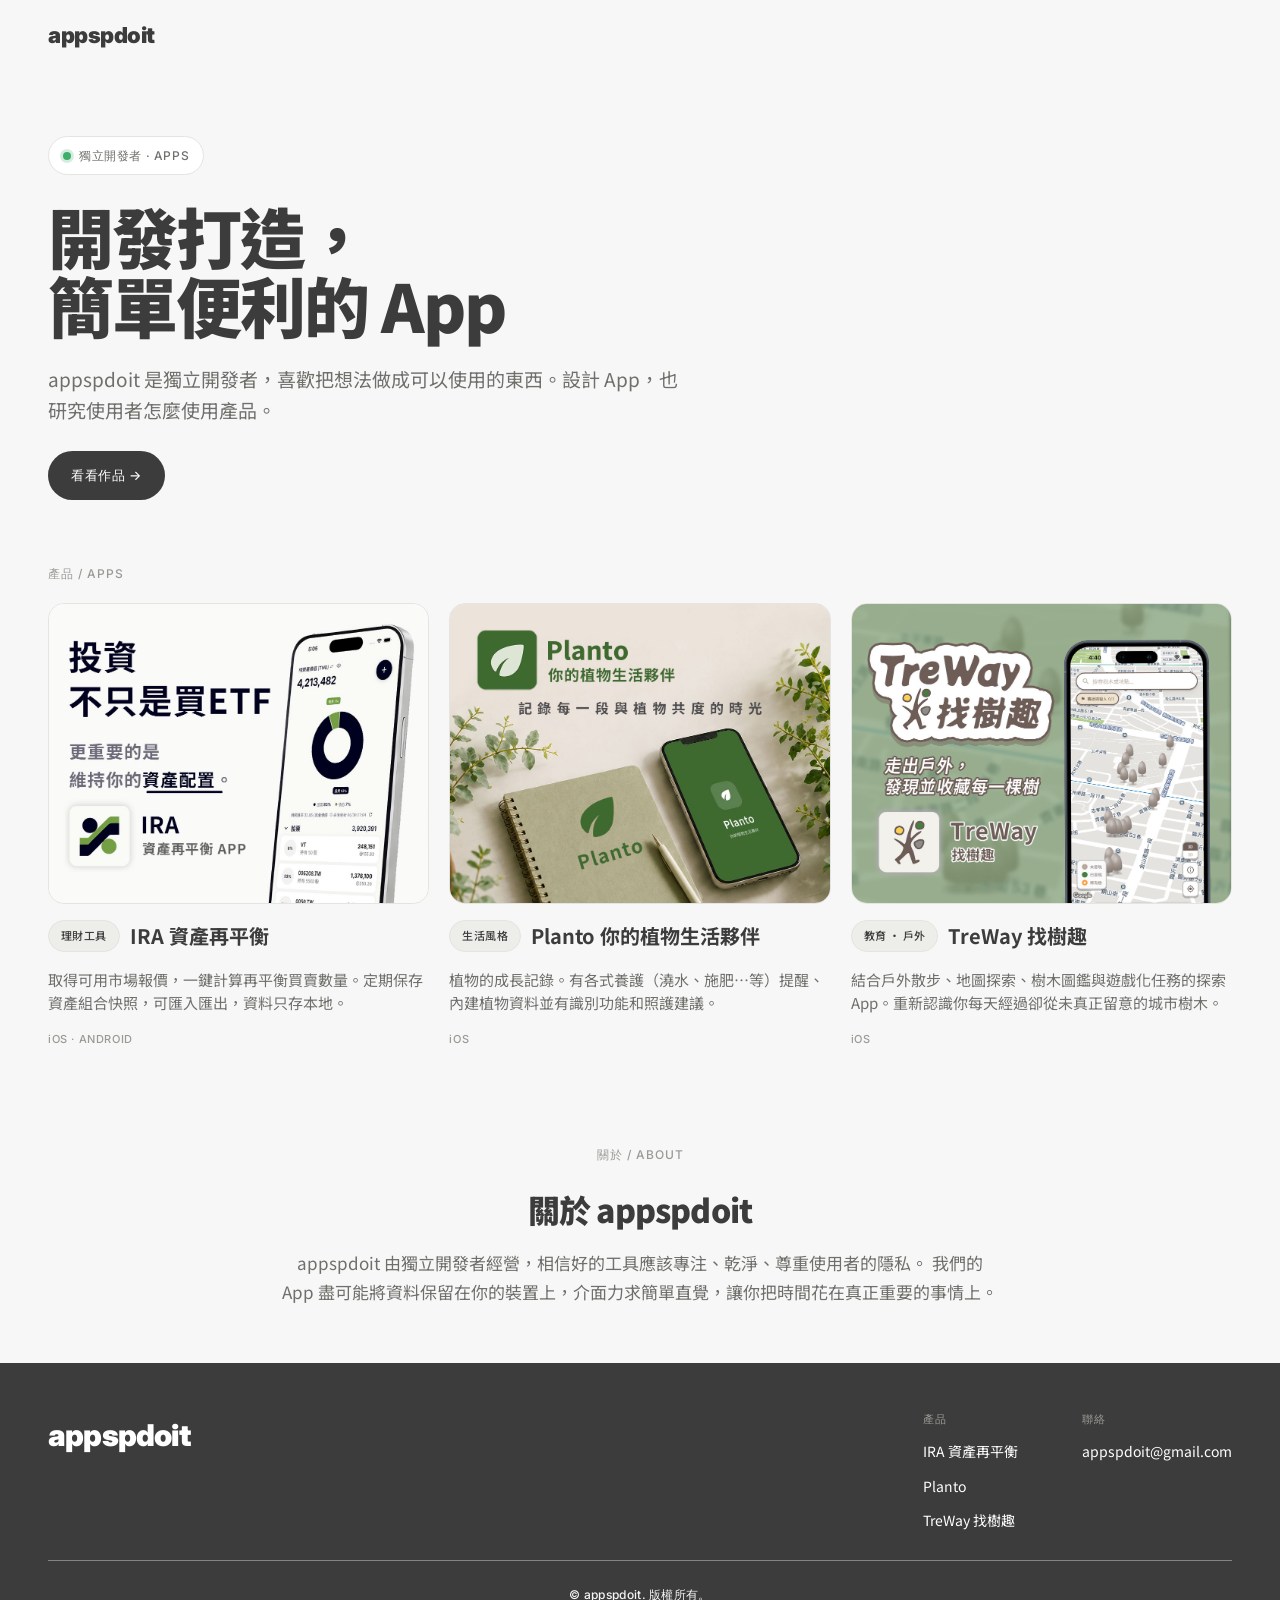
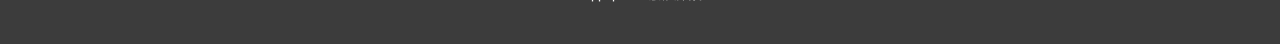
==== index.html @ dc4ed677 "feat: 全站加入 Google Analytics (gtag.js) 追蹤碼 在所有頁面（首頁、apps/、legal/ 共 11 頁）的 <head> 最前面加入 GA4 追蹤碼 G-VL5T" ====
<!DOCTYPE html>
<html lang="zh-Hant">
<head>
  <!-- Google tag (gtag.js) -->
  <script async src="https://www.googletagmanager.com/gtag/js?id=G-VL5T086PDW"></script>
  <script>
    window.dataLayer = window.dataLayer || [];
    function gtag(){dataLayer.push(arguments);}
    gtag('js', new Date());

    gtag('config', 'G-VL5T086PDW');
  </script>
  <meta charset="UTF-8">
  <meta name="viewport" content="width=device-width, initial-scale=1.0">
  <title>appspdoit — 獨立 App 開發者</title>
  <meta name="description" content="appspdoit 開發並維護 IRA 資產再平衡、Planto、TreWay 找樹趣三款行動應用程式。">
  <link rel="preconnect" href="https://fonts.googleapis.com">
  <link rel="preconnect" href="https://fonts.gstatic.com" crossorigin>
  <link href="https://fonts.googleapis.com/css2?family=Inter:wght@400;500;700;900&family=Noto+Sans+TC:wght@400;500;700;900&display=swap" rel="stylesheet">
  <link rel="stylesheet" href="assets/style.css">
  <link rel="icon" href="assets/icon_appsodoit.png">
</head>
<body>
  <header class="site-header">
    <div class="container nav">
      <a class="wordmark" href="index.html">appspdoit</a>
    </div>
  </header>

  <main class="container">
    <section class="hero">
      <span class="eyebrow"><span class="dot"></span>獨立開發者 · APPS</span>
      <h1>開發打造，<br>簡單便利的 App</h1>
      <p class="lede">appspdoit 是獨立開發者，喜歡把想法做成可以使用的東西。設計 App，也研究使用者怎麼使用產品。</p>
      <a class="btn btn-primary" href="#apps">看看作品 →</a>
    </section>

    <section id="apps" class="apps-section">
      <p class="section-label">產品 / APPS</p>
      <div class="cards">

        <a class="app-card theme-ira" href="apps/ira.html">
          <div class="preview"><img src="assets/card-ira.png" alt="IRA 資產再平衡 App 預覽" loading="lazy"></div>
          <div class="meta">
            <span class="tag">理財工具</span>
            <h3>IRA 資產再平衡</h3>
          </div>
          <p>取得可用市場報價，一鍵計算再平衡買賣數量。定期保存資產組合快照，可匯入匯出，資料只存本地。</p>
          <span class="platform">iOS · ANDROID</span>
        </a>

        <a class="app-card theme-planto" href="apps/planto.html">
          <div class="preview"><img src="assets/card-planto.png" alt="Planto 植物生活 App 預覽" loading="lazy"></div>
          <div class="meta">
            <span class="tag">生活風格</span>
            <h3>Planto 你的植物生活夥伴</h3>
          </div>
          <p>植物的成長記錄。有各式養護（澆水、施肥…等）提醒、內建植物資料並有識別功能和照護建議。</p>
          <span class="platform">iOS</span>
        </a>

        <a class="app-card theme-treway" href="apps/treway.html">
          <div class="preview"><img src="assets/card-treway.png" alt="TreWay 找樹趣 App 預覽" loading="lazy"></div>
          <div class="meta">
            <span class="tag">教育 · 戶外</span>
            <h3>TreWay 找樹趣</h3>
          </div>
          <p>結合戶外散步、地圖探索、樹木圖鑑與遊戲化任務的探索 App。重新認識你每天經過卻從未真正留意的城市樹木。</p>
          <span class="platform">iOS</span>
        </a>

      </div>
    </section>

    <section id="about" style="max-width:720px;margin:0 auto;padding:32px 0 48px;text-align:center">
      <p class="section-label" style="text-align:center">關於 / ABOUT</p>
      <h2 style="font-family:var(--font-cjk);font-weight:900;font-size:clamp(1.6rem,4vw,32px);letter-spacing:-.8px;color:var(--ink-second);margin:0 0 14px">關於 appspdoit</h2>
      <p style="color:var(--ink-muted);font-size:17px;line-height:1.7;margin:0">
        appspdoit 由獨立開發者經營，相信好的工具應該專注、乾淨、尊重使用者的隱私。
        我們的 App 盡可能將資料保留在你的裝置上，介面力求簡單直覺，讓你把時間花在真正重要的事情上。
      </p>
    </section>
  </main>

  <footer id="contact" class="site-footer">
    <div class="container">
      <div class="footer-top">
        <span class="footer-wordmark">appspdoit</span>
        <div class="footer-cols">
          <div class="footer-col">
            <h4>產品</h4>
            <a href="apps/ira.html">IRA 資產再平衡</a>
            <a href="apps/planto.html">Planto</a>
            <a href="apps/treway.html">TreWay 找樹趣</a>
          </div>
          <div class="footer-col">
            <h4>聯絡</h4>
            <a href="mailto:appspdoit@gmail.com">appspdoit@gmail.com</a>
          </div>
        </div>
      </div>
      <div class="footer-bottom">
        <span class="copy">© appspdoit. 版權所有。</span>
      </div>
    </div>
  </footer>
</body>
</html>
---- assets/style.css ----
/* ==========================================================================
   appspdoit — 共用樣式表（monochrome design system）
   對應 Figma：#Desktop · Home / #Desktop · IRA
   純 CSS，支援亮/暗色主題、響應式
   ========================================================================== */

:root {
  /* 顏色 tokens（取自 Figma 🎨 Design System） */
  --bg-page:      #f7f7f7;
  --bg-card:      #ffffff;
  --bg-subtle:    #ededea;
  --border:       #e4e4e0;
  --border-strong:#848484;

  --ink:          #0f0f0f;  /* 內文主色 */
  --ink-second:   #3c3c3c;  /* 字標 / 標題 / 深色元件 */
  --ink-muted:    #6f6f6b;
  --ink-faint:    #9a9a95;
  --ink-inverse:  #ffffff;
  --ink-inverse2: #f5f5f5;

  --surface-dark: #3c3c3c;  /* 頁尾 / 導覽膠囊 底色 */

  /* 主要按鈕（亮色：深底白字） */
  --btn-bg: var(--surface-dark);
  --btn-fg: var(--ink-inverse);

  /* 導覽膠囊 */
  --nav-bg:        var(--surface-dark);
  --nav-item:      var(--ink-inverse);
  --nav-active-bg: var(--bg-card);
  --nav-active-fg: var(--ink-second);

  /* 各 app 主題重點色（功能編號 / 小重點） */
  --accent: var(--ink-second);
  /* 法律頁內文重點色（統一深藍黑，與 IRA 相同） */
  --hl: #01011f;

  /* 相容舊法律頁樣式所需變數 */
  --bg: var(--bg-page);
  --bg-alt: var(--bg-subtle);
  --surface: var(--bg-card);
  --text: var(--ink);
  --text-muted: var(--ink-muted);
  --text-faint: var(--ink-faint);

  --radius: 16px;
  --maxw: 1280px;
  --pad: 48px;

  --shadow:    0 1px 3px rgba(16, 24, 40, .05), 0 1px 2px rgba(16, 24, 40, .04);
  --shadow-lg: 0 20px 54px rgba(13, 13, 13, .12);

  --font-latin: "Inter", -apple-system, BlinkMacSystemFont, "Segoe UI", Roboto, Helvetica, Arial, sans-serif;
  --font-cjk: "Noto Sans TC", "PingFang TC", "Microsoft JhengHei", sans-serif;
  --font: var(--font-latin), var(--font-cjk);

  /* 品牌強調色（版本更新標籤 / 方案表 Pro 欄）——各 app 主題覆寫；
     -soft / -tint 以 color-mix 對 --bg-card 推導，亮暗自動適配 */
  --brand:      #16a34a;                                          /* IRA 綠（預設） */
  --brand-ink:  #0f7a37;                                          /* soft 底上的文字 / 強調 */
  --brand-fg:   #ffffff;                                          /* brand 底上的文字 */
  --brand-soft: color-mix(in srgb, var(--brand) 16%, var(--bg-card));
  --brand-tint: color-mix(in srgb, var(--brand) 7%, var(--bg-card));
}

/* 各 app 主題色（重點色 + 品牌強調色） */
.theme-ira    { --accent: #01011f; --brand: #749E44; --brand-ink: #749E44; }
.theme-planto { --accent: #123020; --brand: #3f7a34; --brand-ink: #2f6a26; }
.theme-treway { --accent: #2c1c06; --brand: #7a5a3c; --brand-ink: #5f4326; }

@media (prefers-color-scheme: dark) {
  :root {
    --bg-page:      #111110;
    --bg-card:      #1b1b19;
    --bg-subtle:    #262623;
    --border:       #2f2f2b;
    --border-strong:#4d4d48;

    --ink:          #f3f3ef;
    --ink-second:   #ececE7;
    --ink-muted:    #adada6;
    --ink-faint:    #7c7c76;
    --ink-inverse:  #ffffff;
    --ink-inverse2: #f5f5f5;

    --surface-dark: #232320;

    --btn-bg: #f1f1ec;
    --btn-fg: #131311;

    --nav-bg:        #000000;
    --nav-item:      #e9e9e4;
    --nav-active-bg: #f1f1ec;
    --nav-active-fg: #131311;

    --accent: #e9e9e4;
    --hl: #cfe0ff;

    /* 暗色：品牌色提亮以維持對比，brand 底上改用深字 */
    --brand:     #34d17f;
    --brand-ink: #8fe9b3;
    --brand-fg:  #0c1a11;

    --shadow:    0 1px 3px rgba(0, 0, 0, .5);
    --shadow-lg: 0 20px 54px rgba(0, 0, 0, .55);
  }
  .theme-ira    { --accent: #cfe0ff; --brand: #9dc46e; --brand-ink: #b7d98f; }
  .theme-planto { --accent: #bfe7cd; --brand: #7fc96a; --brand-ink: #bfe7cd; }
  .theme-treway { --accent: #e8d3b3; --brand: #c9a878; --brand-ink: #e8d3b3; }
}

/* ---------- 基礎 ---------- */
* { box-sizing: border-box; }
html {
  scroll-behavior: smooth;
  /* sticky header 高度（72px）+ 20px 呼吸空間，避免錨點跳轉時標題被 header 蓋住 */
  scroll-padding-top: 92px;
}

body {
  margin: 0;
  font-family: var(--font-cjk), var(--font-latin);
  color: var(--ink);
  background: var(--bg-page);
  line-height: 1.6;
  -webkit-font-smoothing: antialiased;
  text-rendering: optimizeLegibility;
}

a { color: inherit; text-decoration: none; }

img { max-width: 100%; display: block; }

.container {
  width: 100%;
  max-width: var(--maxw);
  margin: 0 auto;
  padding: 0 var(--pad);
}

/* 拉丁字（品牌、按鈕、標籤）用 Inter */
.wordmark, .btn, .eyebrow, .section-label, .platform, .footer-wordmark,
.footer-col h4, .footer-bottom, .feature-num { font-family: var(--font-latin); }

/* ---------- 導覽列 ---------- */
.site-header {
  position: sticky;
  top: 0;
  z-index: 20;
  background: color-mix(in srgb, var(--bg-page) 90%, transparent);
  backdrop-filter: saturate(150%) blur(12px);
}
.site-header .nav {
  display: flex;
  align-items: center;
  justify-content: space-between;
  height: 72px;
}
.wordmark {
  font-weight: 900;
  font-size: 22px;
  letter-spacing: -.5px;
  color: var(--ink-second);
}
.nav-pill {
  display: inline-flex;
  align-items: center;
  gap: 2px;
  padding: 5px;
  border-radius: 999px;
  background: var(--nav-bg);
}
.nav-pill a {
  padding: 8px 16px;
  border-radius: 999px;
  font-family: var(--font-cjk);
  font-weight: 500;
  font-size: 12px;
  letter-spacing: .4px;
  color: var(--nav-item);
  white-space: nowrap;
  flex: 0 0 auto;
  transition: background .15s, color .15s;
}
.nav-pill a:hover { color: var(--nav-active-fg); background: color-mix(in srgb, var(--nav-active-bg) 25%, transparent); }
.nav-pill a.active { background: var(--nav-active-bg); color: var(--nav-active-fg); }
.nav-pill a.active:hover { background: var(--nav-active-bg); }

/* ---------- 手機版漢堡選單（右側抽屜，對應 Figma：Mobile · IRA · 選單開啟） ---------- */
.nav-toggle { position: absolute; opacity: 0; width: 0; height: 0; pointer-events: none; }
.burger {
  display: none;               /* 桌機隱藏；行動版由 .has-menu 顯示 */
  flex-direction: column;
  align-items: center;
  justify-content: center;
  gap: 5px;
  width: 46px;
  height: 40px;
  flex: 0 0 auto;
  border-radius: 12px;
  background: var(--bg-card);
  border: 1px solid var(--border);
  box-shadow: var(--shadow);
  cursor: pointer;
}
.burger span {
  display: block;
  width: 20px;
  height: 2px;
  border-radius: 2px;
  background: var(--ink-second);
}
.nav-overlay {
  display: none;
  position: fixed;
  inset: 0;
  z-index: 55;
  background: rgba(0, 0, 0, .42);
  opacity: 0;
  visibility: hidden;
  transition: opacity .28s ease, visibility .28s ease;
}
.mobile-menu {
  display: none;
  position: fixed;
  top: 0;
  right: 0;
  z-index: 60;
  height: 100%;
  width: min(80vw, 320px);
  flex-direction: column;
  padding: 14px 10px 24px;
  background: var(--surface-dark);
  box-shadow: -10px 0 40px rgba(0, 0, 0, .3);
  transform: translateX(100%);
  transition: transform .28s ease;
}
.mobile-menu-head {
  display: flex;
  align-items: center;
  justify-content: space-between;
  padding: 8px 14px 10px;
}
.mobile-menu-head .section-label { margin: 0; color: var(--ink-faint); }
.menu-close {
  cursor: pointer;
  color: var(--ink-inverse);
  font-size: 20px;
  line-height: 1;
  padding: 4px 10px;
  border-radius: 8px;
}
.menu-close:hover { background: rgba(255, 255, 255, .1); }
.mobile-menu a {
  padding: 16px 14px;
  font-family: var(--font-cjk);
  font-weight: 500;
  font-size: 16px;
  color: var(--ink-inverse);
  border-top: 1px solid rgba(255, 255, 255, .12);
}
.mobile-menu a.active { font-weight: 700; }
.mobile-menu a:hover { background: rgba(255, 255, 255, .06); }
.nav-toggle:checked ~ .nav-overlay { opacity: 1; visibility: visible; }
.nav-toggle:checked ~ .mobile-menu { transform: translateX(0); }

/* ---------- 按鈕 ---------- */
.btn {
  display: inline-flex;
  align-items: center;
  gap: 8px;
  padding: 13px 22px;
  border-radius: 999px;
  font-weight: 500;
  font-size: 13px;
  letter-spacing: .6px;
  border: 1px solid transparent;
  background: var(--bg-card);
  color: var(--ink-second);
  cursor: pointer;
  transition: transform .15s ease, background .15s, border-color .15s, box-shadow .15s;
}
.btn:hover { transform: translateY(-1px); }
.btn-primary { background: var(--btn-bg); color: var(--btn-fg); }
.btn-primary:hover { box-shadow: var(--shadow-lg); }
.btn-outline { background: var(--bg-card); color: var(--ink-second); border-color: var(--border); }
.btn-outline:hover { border-color: var(--border-strong); }

/* ---------- Hero（首頁） ---------- */
.hero {
  display: flex;
  flex-direction: column;
  align-items: flex-start;
  gap: 26px;
  padding: 64px 0 56px;
}
.eyebrow {
  display: inline-flex;
  align-items: center;
  gap: 8px;
  padding: 9px 14px;
  border-radius: 999px;
  background: var(--bg-card);
  border: 1px solid var(--border);
  font-weight: 500;
  font-size: 12px;
  letter-spacing: .6px;
  color: var(--ink-muted);
}
.eyebrow .dot {
  width: 8px; height: 8px; border-radius: 50%;
  background: #3fae6a;
  box-shadow: 0 0 0 3px color-mix(in srgb, #3fae6a 22%, transparent);
}
.hero h1 {
  margin: 0;
  font-family: var(--font-cjk);
  font-weight: 900;
  font-size: clamp(2.6rem, 6vw, 66px);
  line-height: 1.04;
  letter-spacing: -2px;
  color: var(--ink-second);
}
.hero .lede {
  margin: 0;
  max-width: 640px;
  font-size: 19px;
  line-height: 1.6;
  color: var(--ink-muted);
}

/* ---------- 區塊標題（eyebrow label） ---------- */
.section-label {
  font-weight: 500;
  font-size: 12px;
  letter-spacing: 1px;
  color: var(--ink-faint);
  margin: 0 0 20px;
}

/* ---------- 產品卡（首頁） ---------- */
.apps-section { padding: 8px 0 64px; }
.cards {
  display: grid;
  grid-template-columns: repeat(3, 1fr);
  gap: 20px;
}
.app-card {
  display: flex;
  flex-direction: column;
  gap: 16px;
  color: inherit;
}
.app-card .preview {
  border-radius: 16px;
  border: 1px solid var(--border);
  background: var(--bg-card);
  overflow: hidden;
  transition: transform .2s ease, box-shadow .2s ease, border-color .2s;
}
.app-card .preview img { width: 100%; height: auto; display: block; }
.app-card:hover .preview {
  transform: translateY(-4px);
  box-shadow: var(--shadow-lg);
  border-color: var(--border-strong);
}
.preview--empty {
  display: grid;
  place-items: center;
  font-size: 76px;
  background:
    radial-gradient(120% 120% at 50% 0%, color-mix(in srgb, var(--accent) 8%, var(--bg-card)), var(--bg-card));
}
.app-card .meta {
  display: flex;
  align-items: center;
  gap: 10px;
}
.tag {
  font-family: var(--font-cjk);
  font-weight: 500;
  font-size: 11px;
  letter-spacing: .4px;
  padding: 6px 12px;
  border-radius: 999px;
  background: var(--bg-subtle);
  border: 1px solid var(--border);
  color: var(--ink-second);
  white-space: nowrap;
}
.app-card h3 {
  margin: 0;
  font-family: var(--font-cjk);
  font-weight: 700;
  font-size: 20px;
  color: var(--ink-second);
}
.app-card p {
  margin: 0;
  font-size: 15px;
  line-height: 1.58;
  color: var(--ink-muted);
}
.platform {
  font-weight: 500;
  font-size: 11px;
  letter-spacing: .6px;
  color: var(--ink-faint);
}

/* ---------- 麵包屑 ---------- */
.crumb {
  padding-top: 22px;
  font-family: var(--font-cjk);
  font-weight: 500;
  font-size: 12px;
  letter-spacing: .8px;
  color: var(--ink-faint);
}
.crumb a { color: var(--ink-faint); }
.crumb a:hover { color: var(--ink-muted); }

/* ---------- 產品頁 Hero ---------- */
.app-hero {
  display: flex;
  align-items: center;
  gap: 40px;
  padding: 32px 0 40px;
}
.app-hero-copy {
  flex: 1 1 0;
  min-width: 0;
  display: flex;
  flex-direction: column;
  align-items: flex-start;
  gap: 18px;
}
.chip {
  font-family: var(--font-cjk);
  font-weight: 500;
  font-size: 11px;
  padding: 6px 12px;
  border-radius: 999px;
  background: var(--bg-subtle);
  color: var(--ink-muted);
}
.app-hero h1 {
  margin: 0;
  font-family: var(--font-cjk);
  font-weight: 900;
  font-size: clamp(2rem, 5vw, 44px);
  line-height: 1.08;
  letter-spacing: -1.2px;
  color: var(--ink-second);
}
.app-hero .lede {
  margin: 0;
  font-size: 19px;
  line-height: 1.6;
  color: var(--ink-muted);
}
.store-buttons { display: flex; gap: 12px; flex-wrap: wrap; padding-top: 4px; }

/* App 標題（icon + 名稱） */
.app-title { display: flex; align-items: center; gap: 12px; }
.app-title .app-icon {
  width: 60px; height: 60px; flex-shrink: 0;
  border-radius: 13px;
  box-shadow: var(--shadow);
}
.app-hero-note { margin: 0; font-size: 15px; line-height: 1.6; color: var(--ink-faint); }

/* 商店下載徽章 */
.store-badges { display: flex; gap: 16px; flex-wrap: wrap; align-items: center; padding-top: 4px; }
.store-badges a { display: block; transition: transform .15s ease, opacity .15s; }
.store-badges a:hover { transform: translateY(-1px); opacity: .88; }
.store-badges img { height: 56px; width: auto; display: block; }

.app-hero-media {
  flex-shrink: 0;
  width: 400px;
  border-radius: 24px;
  border: 1px solid var(--border);
  background: var(--bg-card);
  overflow: hidden;
}
.app-hero-media img { width: 100%; height: auto; display: block; }
.app-hero-media.preview--empty { aspect-ratio: 4 / 3; }

/* ---------- 功能卡（產品頁） ---------- */
.features {
  display: flex;
  flex-direction: column;
  gap: 20px;
  padding: 12px 0 8px;
}
.feature-card {
  display: flex;
  align-items: center;
  gap: 40px;
  padding: 34px 36px;
  border-radius: 16px;
  background: var(--bg-card);
  border: 1px solid var(--border);
}
.feature-card:nth-child(even) { flex-direction: row-reverse; }
.feature-body {
  flex: 1 1 0;
  min-width: 0;
  display: flex;
  flex-direction: column;
  gap: 14px;
}
.feature-num {
  font-weight: 900;
  font-size: 34px;
  letter-spacing: -1px;
  color: var(--ink-second);
  line-height: 1;
}
.feature-body h3 {
  margin: 0;
  font-family: var(--font-cjk);
  font-weight: 900;
  font-size: clamp(1.9rem, 4.2vw, 44px);
  line-height: 1.08;
  letter-spacing: -1.2px;
  color: var(--ink-second);
}
.feature-body > p {
  margin: 0;
  font-size: 15px;
  line-height: 1.6;
  color: var(--ink-muted);
}
.chips { display: flex; flex-wrap: wrap; gap: 8px; }
.chip-sm {
  font-family: var(--font-cjk);
  font-weight: 500;
  font-size: 11px;
  letter-spacing: .2px;
  padding: 6px 11px;
  border-radius: 999px;
  background: var(--bg-subtle);
  color: var(--ink-muted);
}
.feature-media {
  flex-shrink: 0;
  width: 210px;
  height: 420px;
  border-radius: 30px;
  padding: 10px;
  background: var(--bg-subtle);
  border: 1px solid var(--border);
}
/* 真實 App 截圖（含裝置外框，去除底框樣式） */
.feature-media--shot {
  background: none;
  border: none;
  padding: 0;
  display: flex;
  align-items: center;
  justify-content: center;
}
.feature-media--shot img { width: 100%; height: 100%; object-fit: contain; }
.media-screen {
  width: 100%;
  height: 100%;
  border-radius: 22px;
  background: linear-gradient(180deg, #cdeeea 0%, #ffffff 100%);
  display: flex;
  flex-direction: column;
  align-items: center;
  justify-content: center;
  gap: 10px;
  color: #4a4a45;
}
.media-emoji { font-size: 46px; line-height: 1; }
.media-label { font-size: 12px; color: #7d8a86; }
.media-screen img { width: 100%; height: 100%; object-fit: cover; border-radius: 22px; }

/* ---------- 規格 ---------- */
.spec { padding: 32px 0 8px; }
.spec-list { display: flex; flex-direction: column; }
.spec-row {
  display: flex;
  align-items: baseline;
  justify-content: space-between;
  gap: 16px;
  padding: 13px 0;
  border-bottom: 1px solid var(--border);
}
.spec-row .k {
  font-family: var(--font-cjk);
  font-weight: 500;
  font-size: 12px;
  letter-spacing: .3px;
  color: var(--ink-muted);
}
.spec-row .v {
  font-family: var(--font-cjk);
  font-size: 15px;
  color: var(--ink);
  text-align: right;
}

/* ---------- 為什麼有此 App ---------- */
.why {
  display: flex;
  flex-direction: column;
  align-items: center;
  gap: 14px;
  text-align: center;
  padding: 34px 36px 8px;
}
.why-mark {
  font-family: var(--font-latin);
  font-weight: 900;
  font-size: 34px;
  letter-spacing: -1px;
  line-height: 1;
  color: var(--ink-second);
}
.why h3 {
  margin: 0;
  font-family: var(--font-cjk);
  font-weight: 700;
  font-size: 24px;
  line-height: 1.3;
  letter-spacing: -.3px;
  color: var(--ink-second);
}
.why p { margin: 0; max-width: 700px; align-self: center; font-size: 15px; line-height: 1.6; text-align: left; color: var(--ink-second); }

/* ---------- FAQ ---------- */
.faq { padding: 36px 0 0; }
.faq-list { display: flex; flex-direction: column; gap: 10px; }
.faq-item {
  background: var(--bg-card);
  border: 1px solid var(--border);
  border-radius: 16px;
  padding: 0 20px;
}
.faq-item summary {
  list-style: none;
  cursor: pointer;
  display: flex;
  align-items: center;
  justify-content: space-between;
  gap: 16px;
  padding: 18px 0;
  font-family: var(--font-cjk);
  font-weight: 700;
  font-size: 20px;
  line-height: 1.35;
  color: var(--ink-second);
}
.faq-item summary::-webkit-details-marker { display: none; }
.faq-item summary::after {
  content: "+";
  font-family: var(--font-latin);
  font-size: 22px;
  color: var(--accent);
  transition: transform .2s;
}
.faq-item[open] summary::after { content: "\2212"; }
.faq-item p {
  margin: 0;
  padding: 0 0 18px;
  font-size: 15px;
  line-height: 1.6;
  color: var(--ink-muted);
}
.faq-item p a { color: var(--accent); text-decoration: underline; text-underline-offset: 2px; }

/* ---------- CTA ---------- */
.cta {
  margin: 40px 0;
  padding: 56px 24px;
  border-radius: 24px;
  background: var(--bg-subtle);
  display: flex;
  flex-direction: column;
  align-items: center;
  gap: 14px;
  text-align: center;
}
.cta h2 {
  margin: 0;
  font-family: var(--font-cjk);
  font-weight: 900;
  font-size: clamp(1.9rem, 5vw, 44px);
  line-height: 1.08;
  letter-spacing: -1.2px;
  color: var(--ink-second);
}
.cta p { margin: 0; font-size: 15px; color: var(--ink-faint); }
.cta .store-buttons { justify-content: center; padding-top: 8px; }
.cta .store-badges { justify-content: center; padding-top: 8px; }

/* ---------- 版本更新 slider（WHAT'S NEW） ---------- */
/* ---------- 跑馬燈（TreWay 樹資料更新公告） ---------- */
.tw-marquee-sec { padding: 24px 0 0; }
.tw-marquee {
  display: flex;
  align-items: center;
  gap: 14px;
  padding: 10px 16px;
  border-radius: 14px;
  background: color-mix(in srgb, var(--brand) 15%, var(--bg-card));
  border: 1px solid color-mix(in srgb, var(--brand) 30%, var(--border));
  overflow: hidden;
}
.tw-marquee-tag {
  flex: none;
  font-family: var(--font-cjk);
  font-weight: 700;
  font-size: 12px;
  letter-spacing: .3px;
  padding: 5px 12px;
  border-radius: 999px;
  background: var(--brand);
  color: var(--brand-fg);
}
.tw-marquee-vp {
  flex: 1 1 auto;
  min-width: 0;
  overflow: hidden;
}
.tw-marquee.is-scrolling .tw-marquee-vp {
  -webkit-mask: linear-gradient(90deg, transparent 0, #000 20px, #000 calc(100% - 20px), transparent 100%);
  mask: linear-gradient(90deg, transparent 0, #000 20px, #000 calc(100% - 20px), transparent 100%);
}
.tw-marquee-track {
  display: inline-flex;
  white-space: nowrap;
  will-change: transform;
}
.tw-marquee.is-scrolling .tw-marquee-track { animation: tw-marquee-scroll 32s linear infinite; }
.tw-marquee.is-scrolling:hover .tw-marquee-track { animation-play-state: paused; }
.tw-marquee-item {
  font-family: var(--font-cjk);
  font-size: 14px;
  line-height: 1.5;
  color: var(--ink-second);
  padding-right: 56px;
}
/* 內容不溢出（桌機）時：只顯示一份、去掉尾端留白，不捲動 */
.tw-marquee:not(.is-scrolling) .tw-marquee-item { padding-right: 0; }
.tw-marquee:not(.is-scrolling) .tw-marquee-item + .tw-marquee-item { display: none; }
.tw-marquee-item b { font-weight: 700; color: var(--brand-ink); }
@keyframes tw-marquee-scroll {
  from { transform: translateX(0); }
  to   { transform: translateX(-50%); }
}
@media (prefers-reduced-motion: reduce) {
  /* 不自動捲動：改為靜態換行顯示完整訊息 */
  .tw-marquee.is-scrolling .tw-marquee-track { animation: none; white-space: normal; }
  .tw-marquee.is-scrolling .tw-marquee-vp { -webkit-mask: none; mask: none; }
  .tw-marquee-item { padding-right: 0; }
  .tw-marquee-item + .tw-marquee-item { display: none; }
}

/* ---------- 樹木統計（TreWay 各縣市收錄，含 count-up） ---------- */
.treecount { padding: 40px 0 8px; }
.treecount .section-label { margin: 0 0 8px; }
.tc-grid { display: flex; gap: 16px; flex-wrap: wrap; align-items: stretch; }
.tc-tile {
  flex: 1 1 175px;
  min-width: 158px;
  background: var(--bg-card);
  border: 1px solid var(--border);
  border-radius: 16px;
  padding: 22px 24px;
  display: flex;
  flex-direction: column;
  gap: 8px;
}
.tc-total {
  flex: 1 1 250px;
  min-width: 230px;
  /* 直接對主題 --brand 做 color-mix；不用 --brand-soft（它在 :root 已被綠色定死） */
  background: color-mix(in srgb, var(--brand) 15%, var(--bg-card));
}
.tc-tile-head { display: flex; align-items: center; gap: 8px; font-size: 13px; }
.tc-tile-head svg { flex: none; }
.tc-total .tc-tile-head { color: var(--brand-ink); font-weight: 700; }
.tc-city { color: var(--ink-muted); font-weight: 500; }
.tc-num-row { display: flex; align-items: baseline; gap: 5px; }
.tc-num {
  font-family: var(--font-latin);
  font-weight: 900;
  line-height: 1;
  font-size: 44px;
  font-variant-numeric: tabular-nums;
  color: var(--brand-ink);
}
.tc-total .tc-num { color: var(--ink); font-size: 54px; }
.tc-unit { font-size: 15px; color: var(--ink-muted); }
.tc-total .tc-unit { font-size: 17px; }
/* 標題列內的「60 樹種」小數字（同樣有 count-up） */
.tc-total .tc-tile-head .tc-head-num { font-size: 13px; line-height: 1; color: inherit; }
.tc-cap { margin: 0; font-size: 12px; color: var(--ink-muted); }
.tc-bar { height: 4px; border-radius: 999px; background: color-mix(in srgb, var(--brand) 16%, var(--bg-card)); overflow: hidden; }
.tc-bar i { display: block; height: 100%; width: 0; background: var(--brand); border-radius: 999px; }

.whatsnew { padding: 40px 0 8px; }
.whatsnew .section-label { margin: 0 0 8px; }
.wn-head {
  margin: 0 0 16px;
  font-family: var(--font-cjk);
  font-weight: 900;
  font-size: clamp(1.5rem, 3.4vw, 28px);
  line-height: 1.12;
  letter-spacing: -.6px;
  color: var(--ink-second);
}
.wn-slider {
  display: flex;
  gap: 20px;
  overflow-x: auto;
  scroll-snap-type: x mandatory;
  padding-bottom: 4px;
  scrollbar-width: none;
  -ms-overflow-style: none;
  -webkit-overflow-scrolling: touch;
}
.wn-slider::-webkit-scrollbar { display: none; }
.wn-card {
  scroll-snap-align: start;
  flex: 0 0 360px;
  display: flex;
  flex-direction: column;
  gap: 12px;
  padding: 22px 24px 24px;
  border-radius: 16px;
  background: var(--bg-card);
  border: 1px solid var(--border);
}
.wn-card-top { display: flex; align-items: center; gap: 8px; }
.wn-ver { font-family: var(--font-latin); font-weight: 700; font-size: 22px; letter-spacing: -.5px; color: var(--ink); }
.wn-latest {
  font-family: var(--font-cjk); font-weight: 700; font-size: 11px;
  padding: 3px 10px; border-radius: 999px;
  /* 直接對主題 --brand 做 color-mix（--brand-soft 在 :root 被綠色定死） */
  background: color-mix(in srgb, var(--brand) 16%, var(--bg-card));
  color: var(--brand-ink);
}
.wn-date { margin-left: auto; font-family: var(--font-latin); font-weight: 500; font-size: 13px; color: var(--ink-faint); }
.wn-divider { height: 1px; background: var(--border); }
.wn-notes { display: flex; flex-direction: column; gap: 8px; margin: 0; padding: 0; list-style: none; }
.wn-notes li { position: relative; padding-left: 15px; font-size: 13px; line-height: 1.55; color: var(--ink-muted); }
.wn-notes li::before { content: "·"; position: absolute; left: 3px; top: -.05em; font-weight: 700; color: var(--ink-faint); }
.wn-tag { margin-right: 5px; font-family: var(--font-cjk); font-weight: 500; color: var(--ink-muted); }
.wn-card.more {
  align-items: center;
  justify-content: center;
  gap: 8px;
  background: var(--bg-subtle);
  border-color: transparent;
  text-align: center;
  color: inherit;
}
.wn-card.more:hover { background: var(--border); }
.wn-more-arrow { font-family: var(--font-latin); font-weight: 700; font-size: 28px; color: var(--ink-muted); }
.wn-more-text { font-family: var(--font-cjk); font-weight: 700; font-size: 15px; color: var(--ink-second); }
.wn-foot { display: flex; align-items: center; gap: 8px; padding-top: 8px; }
.wn-dots { display: flex; gap: 6px; }
.wn-dots i { width: 7px; height: 7px; border-radius: 999px; background: var(--border); }
.wn-dots i.active { width: 18px; background: var(--ink); }
.wn-hint { margin-left: auto; font-family: var(--font-cjk); font-weight: 500; font-size: 12px; color: var(--ink-faint); }

/* ---------- 方案比較表（PLANS） ---------- */
.plans { padding: 32px 0 8px; }
.plans .section-label { margin: 0 0 8px; }
.plans-head {
  margin: 0 0 12px;
  font-family: var(--font-cjk);
  font-weight: 900;
  font-size: clamp(1.5rem, 3.4vw, 28px);
  line-height: 1.12;
  letter-spacing: -.6px;
  color: var(--ink-second);
}
.plans-sub { margin: 0 0 16px; max-width: 760px; font-size: 15px; line-height: 1.6; color: var(--ink-muted); }
.compare-wrap { overflow-x: auto; -webkit-overflow-scrolling: touch; border-radius: 16px; border: 1px solid var(--border); }
.compare {
  width: 100%;
  min-width: 520px;
  border-collapse: collapse;
  background: var(--bg-card);
  font-family: var(--font-cjk);
}
.compare th, .compare td {
  padding: 15px 20px;
  text-align: center;
  font-size: 14px;
  border-bottom: 1px solid var(--border);
  vertical-align: middle;
}
.compare tbody tr:last-child th,
.compare tbody tr:last-child td { border-bottom: none; }
.compare thead th { font-weight: 700; color: var(--ink); }
.compare .c-feat { text-align: left; width: auto; color: var(--ink-muted); font-weight: 700; }
.compare .c-free { width: 200px; font-size: 16px; }
.compare .c-pro  { width: 220px; }
.compare tbody th[scope="row"] {
  text-align: left; font-weight: 500; font-size: 14px; color: var(--ink);
}
.compare thead .c-pro { color: var(--brand-ink); font-size: 16px; }
.compare .pro { background: color-mix(in srgb, var(--brand) 8%, var(--bg-card)); }
.c-badge {
  display: inline-block; margin-left: 6px; vertical-align: middle;
  font-size: 11px; font-weight: 700; padding: 2px 8px; border-radius: 999px;
  background: var(--brand); color: var(--brand-fg);
}
.compare .chk { color: var(--brand); font-weight: 700; }
.compare .chk-free { color: var(--ink-faint); font-weight: 700; }
.compare .diff-free { color: var(--ink-muted); }
.compare .diff-pro { color: var(--brand-ink); font-weight: 700; }
.compare .row-price th,
.compare .row-price td { font-weight: 700; }
.compare .row-price .diff-free,
.compare .row-price td:not(.pro) { color: var(--ink); }
.plans-note { margin: 18px 0 0; text-align: center; font-size: 14px; line-height: 1.6; color: var(--ink-muted); }
.compare .row-price .price-alt { display: block; margin-top: 3px; font-weight: 500; font-size: 12px; color: var(--ink-muted); }

/* 版本更新 / 方案表 —— 手機版 */
@media (max-width: 680px) {
  .whatsnew { padding: 28px 0 8px; }
  .wn-card { flex-basis: 284px; padding: 18px 20px 20px; }
  .wn-hint { display: none; }
  .compare { min-width: 0; }
  .compare th, .compare td { padding: 13px 10px; font-size: 13px; }
  .compare th:first-child, .compare td:first-child { padding-left: 14px; }
  .compare .c-free, .compare .c-pro { width: 78px; }
  .compare .c-free { font-size: 14px; }
  .compare thead .c-pro { font-size: 14px; }
  .compare tbody th[scope="row"] { font-size: 13px; }
  .c-badge { display: block; margin: 4px auto 0; width: max-content; }
}

/* ---------- 頁尾 ---------- */
.site-footer {
  background: var(--surface-dark);
  padding: 48px 0 40px;
  margin-top: 8px;
}
.footer-top {
  display: flex;
  align-items: flex-start;
  justify-content: space-between;
  gap: 40px;
  flex-wrap: wrap;
}
.footer-wordmark {
  font-weight: 900;
  font-size: 30px;
  letter-spacing: -.8px;
  color: var(--ink-inverse);
}
.footer-cols { display: flex; gap: 64px; flex-wrap: wrap; }
.footer-col { display: flex; flex-direction: column; gap: 12px; }
.footer-col h4 {
  margin: 0;
  font-weight: 500;
  font-size: 11px;
  letter-spacing: 1px;
  color: var(--ink-faint);
}
.footer-col a {
  font-family: var(--font-cjk);
  font-size: 14px;
  color: var(--ink-inverse);
}
.footer-col a:hover { color: var(--ink-inverse2); text-decoration: underline; }
.footer-bottom {
  margin-top: 28px;
  padding-top: 24px;
  border-top: 1px solid var(--border-strong);
  font-weight: 500;
  font-size: 12px;
  text-align: center;
}
.footer-bottom .copy { color: var(--ink-inverse2); letter-spacing: .3px; }

/* ---------- 法律頁（沿用舊結構，套新色票） ---------- */
.legal { max-width: calc(800px + 2 * var(--pad)); margin: 0 auto; padding-top: 40px; padding-bottom: 60px; }
.legal-app { display: flex; align-items: center; justify-content: center; gap: 12px; margin-bottom: 14px; }
.legal-app-icon { width: 44px; height: 44px; flex-shrink: 0; border-radius: 10px; box-shadow: var(--shadow); display: block; }
.legal-app-name { font-family: var(--font-cjk); font-weight: 900; font-size: 1.35rem; letter-spacing: -.2px; color: var(--ink-second); }
.legal h1 { font-size: 1.8rem; margin: 0 0 6px; text-align: center; color: var(--ink-second); }
.legal .meta { color: var(--ink-faint); font-size: .9rem; margin-bottom: 30px; text-align: center; }
.legal h2 { font-size: 1.2rem; margin: 34px 0 10px; color: var(--ink-second); }
.legal h3 { font-size: 1.02rem; margin: 22px 0 8px; color: var(--ink-second); }
.legal p, .legal li { color: var(--ink-muted); }
.legal .hl { color: var(--hl); }
.legal .callout p { margin: 0; color: var(--hl); }
.legal .callout p + p { margin-top: 10px; }
.legal .path {
  display: inline-block;
  background: var(--bg-card);
  border: 1px solid var(--border);
  border-radius: 8px;
  padding: 2px 10px;
  font-size: .9em;
  color: var(--ink-second);
  white-space: nowrap;
}
.legal ul { padding-left: 22px; }
.legal li { margin: 6px 0; }
.legal .callout {
  background: var(--bg-subtle); border: 1px solid var(--border);
  border-left: 3px solid var(--accent);
  border-radius: 8px; padding: 14px 18px; margin: 20px 0; font-size: .92rem;
}
.legal-card {
  background: var(--bg-card);
  border: 1px solid var(--border);
  border-radius: 16px;
  box-shadow: 0 1px 3px rgba(16, 24, 40, .05);
  padding: 40px;
  margin-top: 8px;
}
.legal-card > :first-child { margin-top: 0; }
.legal-card > h2:first-child { margin-top: 0; }

/* ---------- 響應式 ---------- */
@media (max-width: 1024px) {
  :root { --pad: 32px; }
  .cards { grid-template-columns: repeat(2, 1fr); }
}

@media (max-width: 860px) {
  .app-hero { flex-direction: column; align-items: stretch; }
  .app-hero-media { width: 100%; }
  .app-hero-media img { max-width: 480px; margin: 0 auto; }
  .feature-card,
  .feature-card:nth-child(even) { flex-direction: column; align-items: flex-start; gap: 24px; }
  .feature-media { width: 100%; height: 300px; }
  .feature-media--shot { height: 340px; }
  .media-screen { flex-direction: row; }
}

@media (max-width: 680px) {
  :root { --pad: 20px; }
  .cards { grid-template-columns: 1fr; gap: 50px; }
  #about p:not(.section-label) { text-align: left; }
  .hero { padding: 44px 0 40px; }
  .footer-top { flex-direction: column; gap: 28px; }
  .footer-cols { gap: 32px; }
  .feature-card { padding: 26px 22px; }
  /* 手機版首圖滿版：抵銷容器左右內距，去除圓角與外框 */
  .app-hero-media {
    width: auto;
    margin-left: calc(-1 * var(--pad));
    margin-right: calc(-1 * var(--pad));
    border: none;
    border-radius: 0;
  }
  .app-hero-media img { max-width: none; margin: 0; }
  .legal-card { padding: 24px 20px; }
  /* 跑馬燈：手機版縮小字級與內距，比照 Figma Mobile · TreWay */
  .tw-marquee-sec { padding: 20px 0 0; }
  .tw-marquee { gap: 10px; padding: 9px 12px; border-radius: 12px; }
  .tw-marquee-tag { font-size: 11px; padding: 4px 9px; }
  .tw-marquee-item { font-size: 13px; padding-right: 44px; }
  .tw-marquee.is-scrolling .tw-marquee-vp {
    -webkit-mask: linear-gradient(90deg, transparent 0, #000 12px, #000 calc(100% - 12px), transparent 100%);
    mask: linear-gradient(90deg, transparent 0, #000 12px, #000 calc(100% - 12px), transparent 100%);
  }
  /* 樹木統計：手機版總數滿寬、兩縣市各半 */
  .tc-tile { flex-basis: calc(50% - 8px); min-width: 0; padding: 18px 18px; }
  .tc-total { flex-basis: 100%; }
  .tc-num { font-size: 38px; }
  .tc-total .tc-num { font-size: 46px; }
  .tc-total .tc-tile-head .tc-head-num { font-size: 13px; }
}

/* 手機版頁首：字標與導覽分行，導覽膠囊可橫向捲動不溢出 */
@media (max-width: 620px) {
  .site-header .nav {
    height: auto;
    flex-wrap: wrap;
    gap: 12px;
    padding-top: 12px;
    padding-bottom: 12px;
  }
  .nav-pill {
    max-width: 100%;
    overflow-x: auto;
    overscroll-behavior-x: contain;
    scrollbar-width: none;
    -ms-overflow-style: none;
  }
  .nav-pill::-webkit-scrollbar { display: none; }
  .nav-pill a { padding: 8px 14px; }

  /* 有漢堡選單的頁面（如 IRA）：改用右上漢堡鈕，隱藏膠囊導覽 */
  .has-menu .nav-pill { display: none; }
  .has-menu .burger { display: inline-flex; }
  .nav-overlay { display: block; }
  .mobile-menu { display: flex; }
}
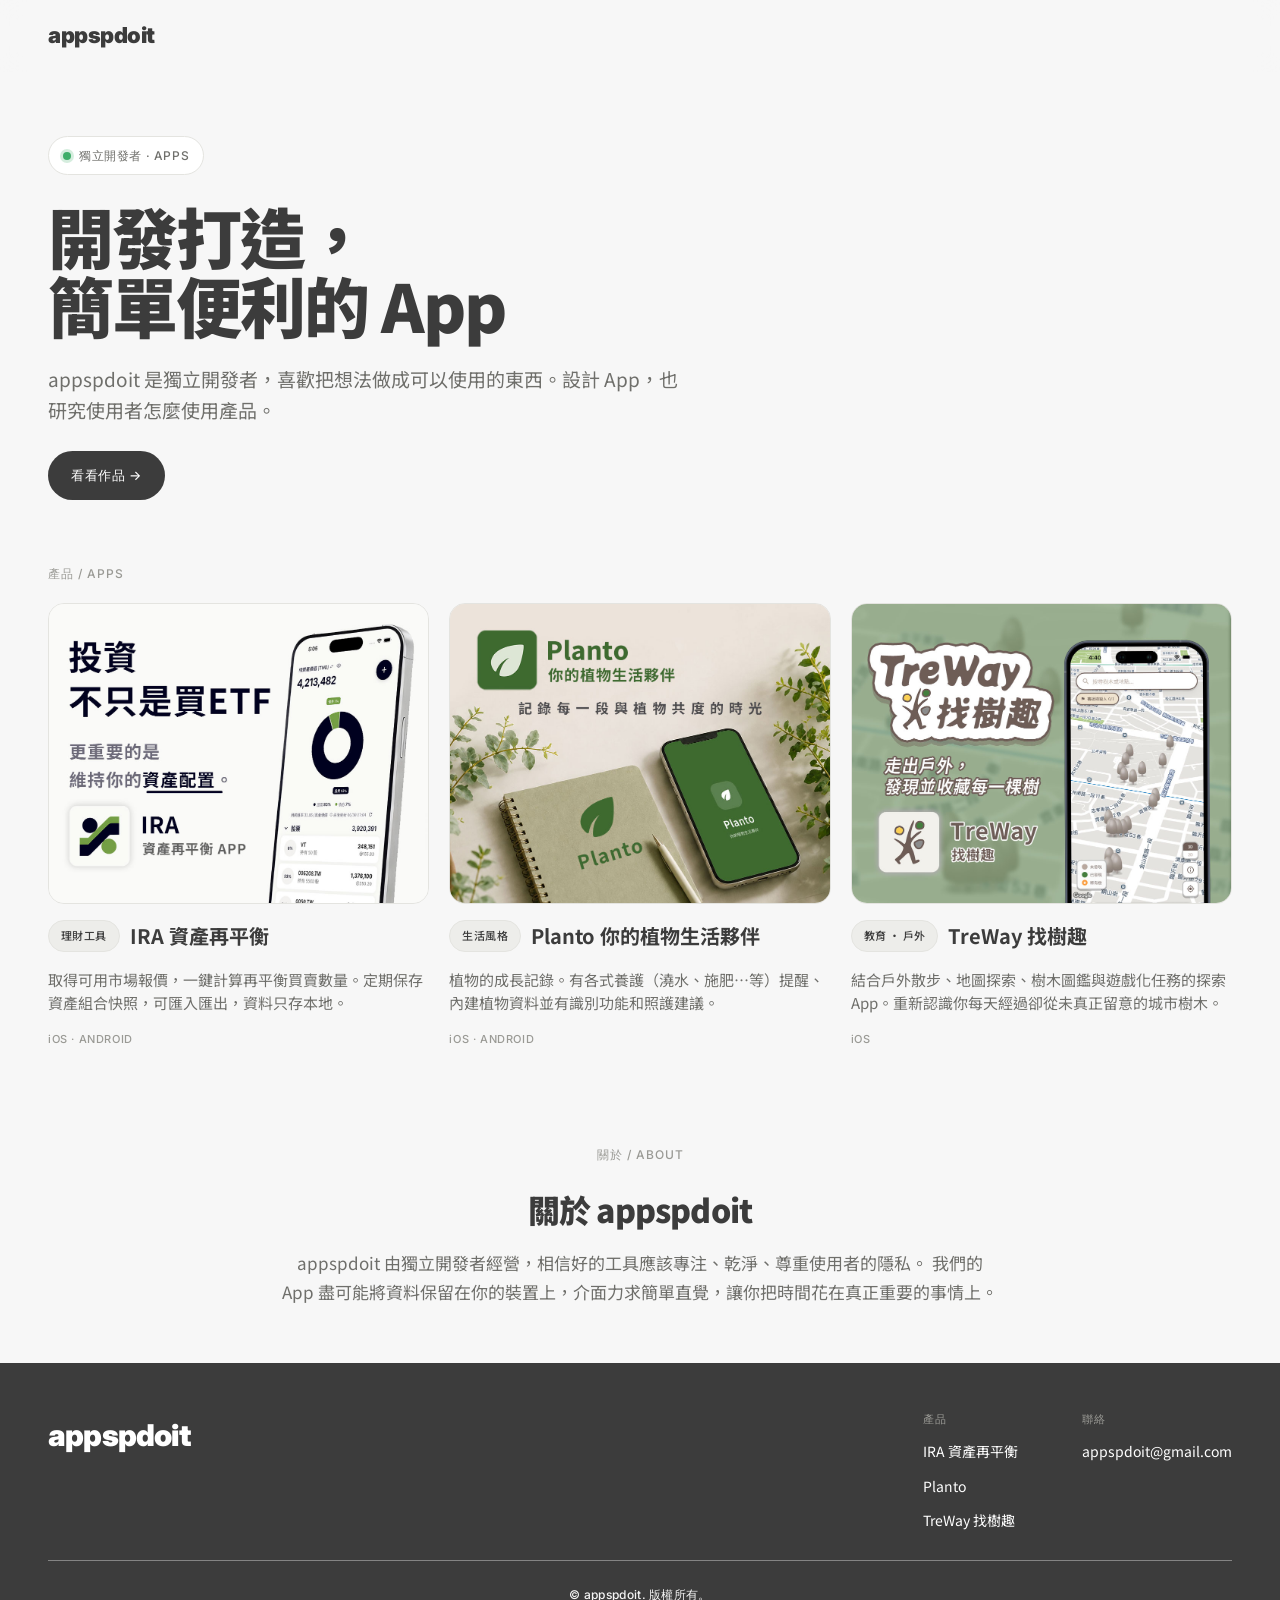
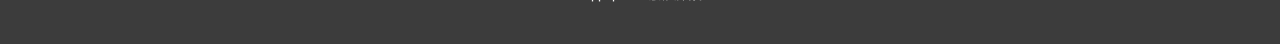
==== commit 50a7f841: "feat(index): Planto 產品卡平台標示加上 ANDROID Co-Authored-By: Claude Opus 5.5 <noreply@anthropic.com>" ====
--- a/index.html
+++ b/index.html
@@ -56,7 +56,7 @@
             <h3>Planto 你的植物生活夥伴</h3>
           </div>
           <p>植物的成長記錄。有各式養護（澆水、施肥…等）提醒、內建植物資料並有識別功能和照護建議。</p>
-          <span class="platform">iOS</span>
+          <span class="platform">iOS · ANDROID</span>
         </a>
 
         <a class="app-card theme-treway" href="apps/treway.html">
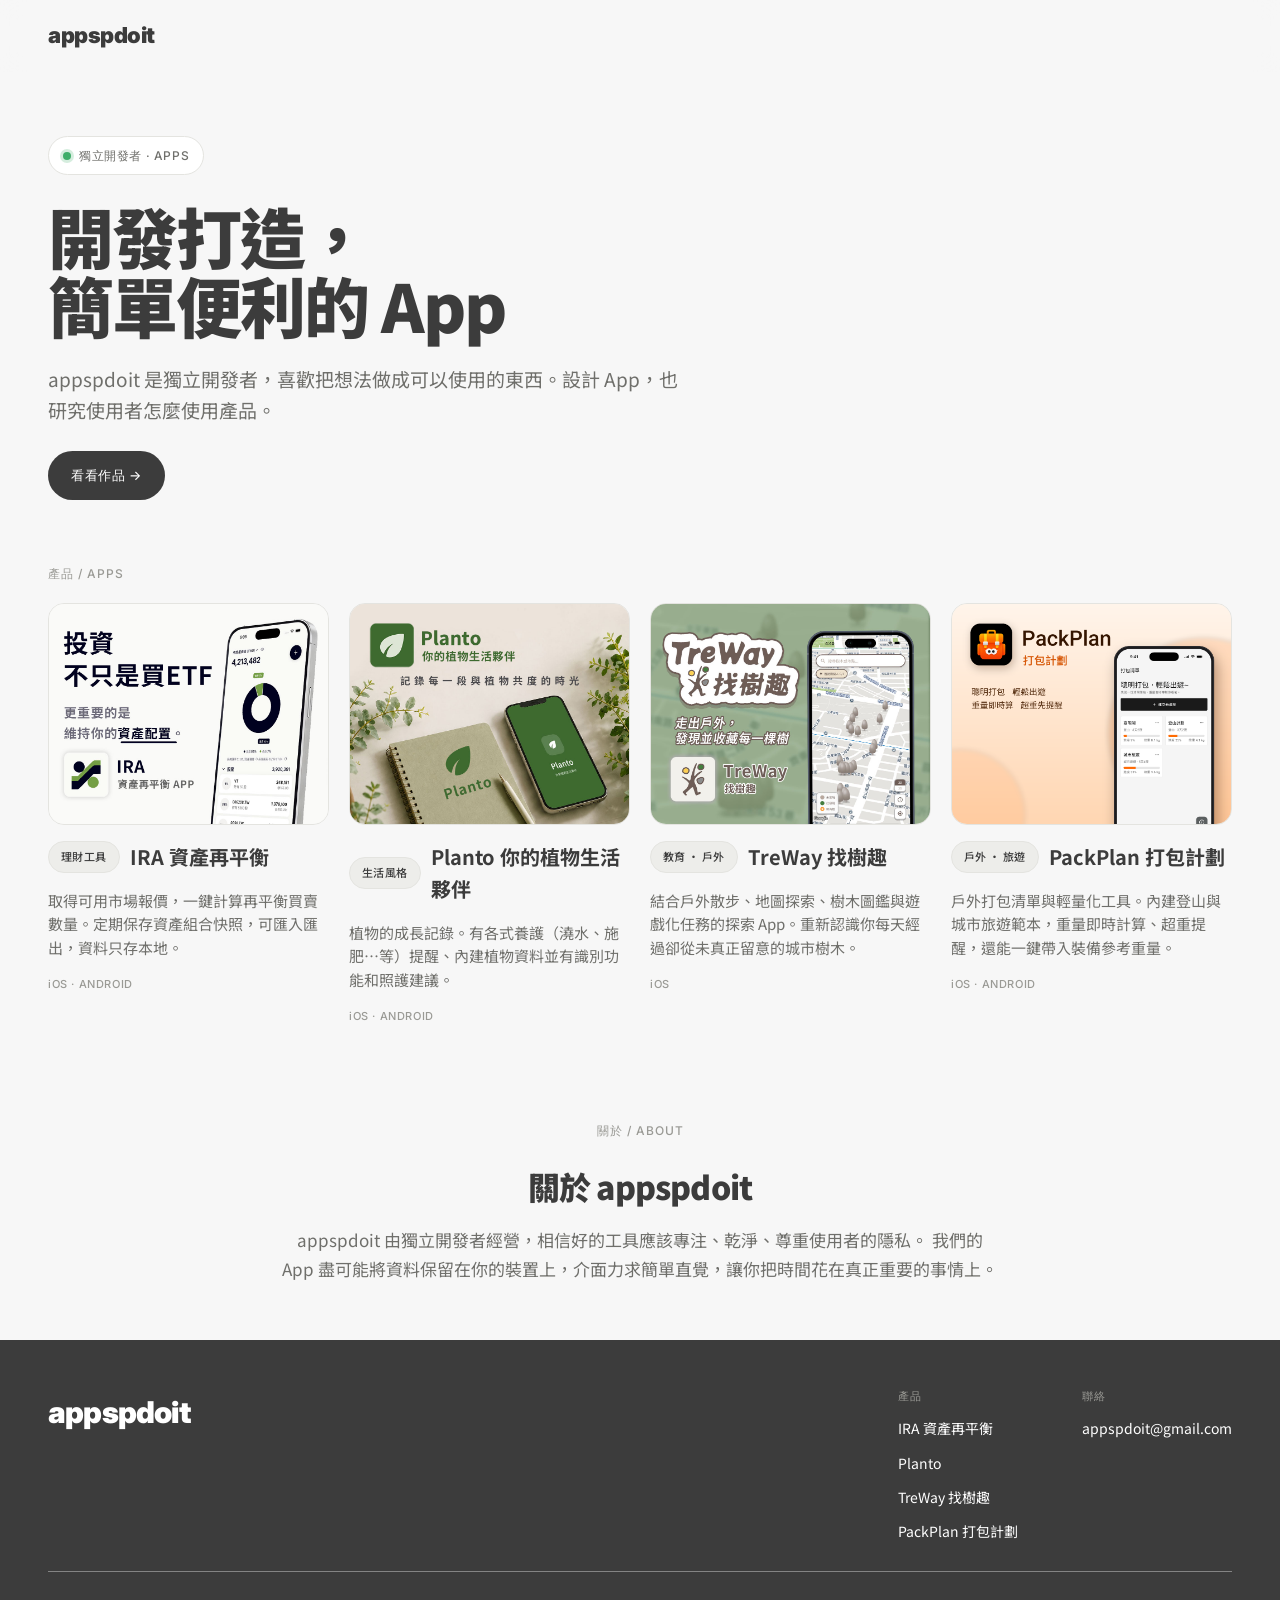
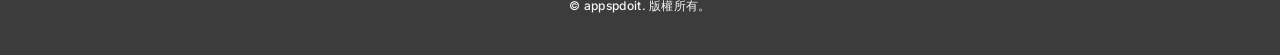
==== commit 4eead653: "feat(packplan): 新增 PackPlan 產品頁並加入首頁產品列表 - apps/packplan.html：照 Planto 版型，含 hero、三段功能介紹、規格、FAQ；   尚未" ====
--- a/index.html
+++ b/index.html
@@ -13,7 +13,7 @@
   <meta charset="UTF-8">
   <meta name="viewport" content="width=device-width, initial-scale=1.0">
   <title>appspdoit — 獨立 App 開發者</title>
-  <meta name="description" content="appspdoit 開發並維護 IRA 資產再平衡、Planto、TreWay 找樹趣三款行動應用程式。">
+  <meta name="description" content="appspdoit 開發並維護 IRA 資產再平衡、Planto、TreWay 找樹趣、PackPlan 打包計劃四款行動應用程式。">
   <link rel="preconnect" href="https://fonts.googleapis.com">
   <link rel="preconnect" href="https://fonts.gstatic.com" crossorigin>
   <link href="https://fonts.googleapis.com/css2?family=Inter:wght@400;500;700;900&family=Noto+Sans+TC:wght@400;500;700;900&display=swap" rel="stylesheet">
@@ -69,6 +69,16 @@
           <span class="platform">iOS</span>
         </a>
 
+        <a class="app-card theme-packplan" href="apps/packplan.html">
+          <div class="preview"><img src="assets/card-packplan.png" alt="PackPlan 打包計劃 App 預覽" loading="lazy"></div>
+          <div class="meta">
+            <span class="tag">戶外 · 旅遊</span>
+            <h3>PackPlan 打包計劃</h3>
+          </div>
+          <p>戶外打包清單與輕量化工具。內建登山與城市旅遊範本，重量即時計算、超重提醒，還能一鍵帶入裝備參考重量。</p>
+          <span class="platform">iOS · ANDROID</span>
+        </a>
+
       </div>
     </section>
 
@@ -92,6 +102,7 @@
             <a href="apps/ira.html">IRA 資產再平衡</a>
             <a href="apps/planto.html">Planto</a>
             <a href="apps/treway.html">TreWay 找樹趣</a>
+            <a href="apps/packplan.html">PackPlan 打包計劃</a>
           </div>
           <div class="footer-col">
             <h4>聯絡</h4>
--- a/assets/style.css
+++ b/assets/style.css
@@ -68,6 +68,7 @@
 .theme-ira    { --accent: #01011f; --brand: #749E44; --brand-ink: #749E44; }
 .theme-planto { --accent: #123020; --brand: #3f7a34; --brand-ink: #2f6a26; }
 .theme-treway { --accent: #2c1c06; --brand: #7a5a3c; --brand-ink: #5f4326; }
+.theme-packplan { --accent: #351500; --brand: #FF6B00; --brand-ink: #D65300; }
 
 @media (prefers-color-scheme: dark) {
   :root {
@@ -108,6 +109,7 @@
   .theme-ira    { --accent: #cfe0ff; --brand: #9dc46e; --brand-ink: #b7d98f; }
   .theme-planto { --accent: #bfe7cd; --brand: #7fc96a; --brand-ink: #bfe7cd; }
   .theme-treway { --accent: #e8d3b3; --brand: #c9a878; --brand-ink: #e8d3b3; }
+  .theme-packplan { --accent: #FFD4B0; --brand: #FF8A1F; --brand-ink: #FF9C3A; }
 }
 
 /* ---------- 基礎 ---------- */
@@ -343,8 +345,12 @@
 .apps-section { padding: 8px 0 64px; }
 .cards {
   display: grid;
-  grid-template-columns: repeat(3, 1fr);
+  grid-template-columns: repeat(4, 1fr);
   gap: 20px;
+}
+/* 4 張卡在 1200px 以下會擠到約 230px 寬，先改 2 欄（≤1024 的規則同樣是 2 欄） */
+@media (max-width: 1199px) {
+  .cards { grid-template-columns: repeat(2, 1fr); }
 }
 .app-card {
   display: flex;
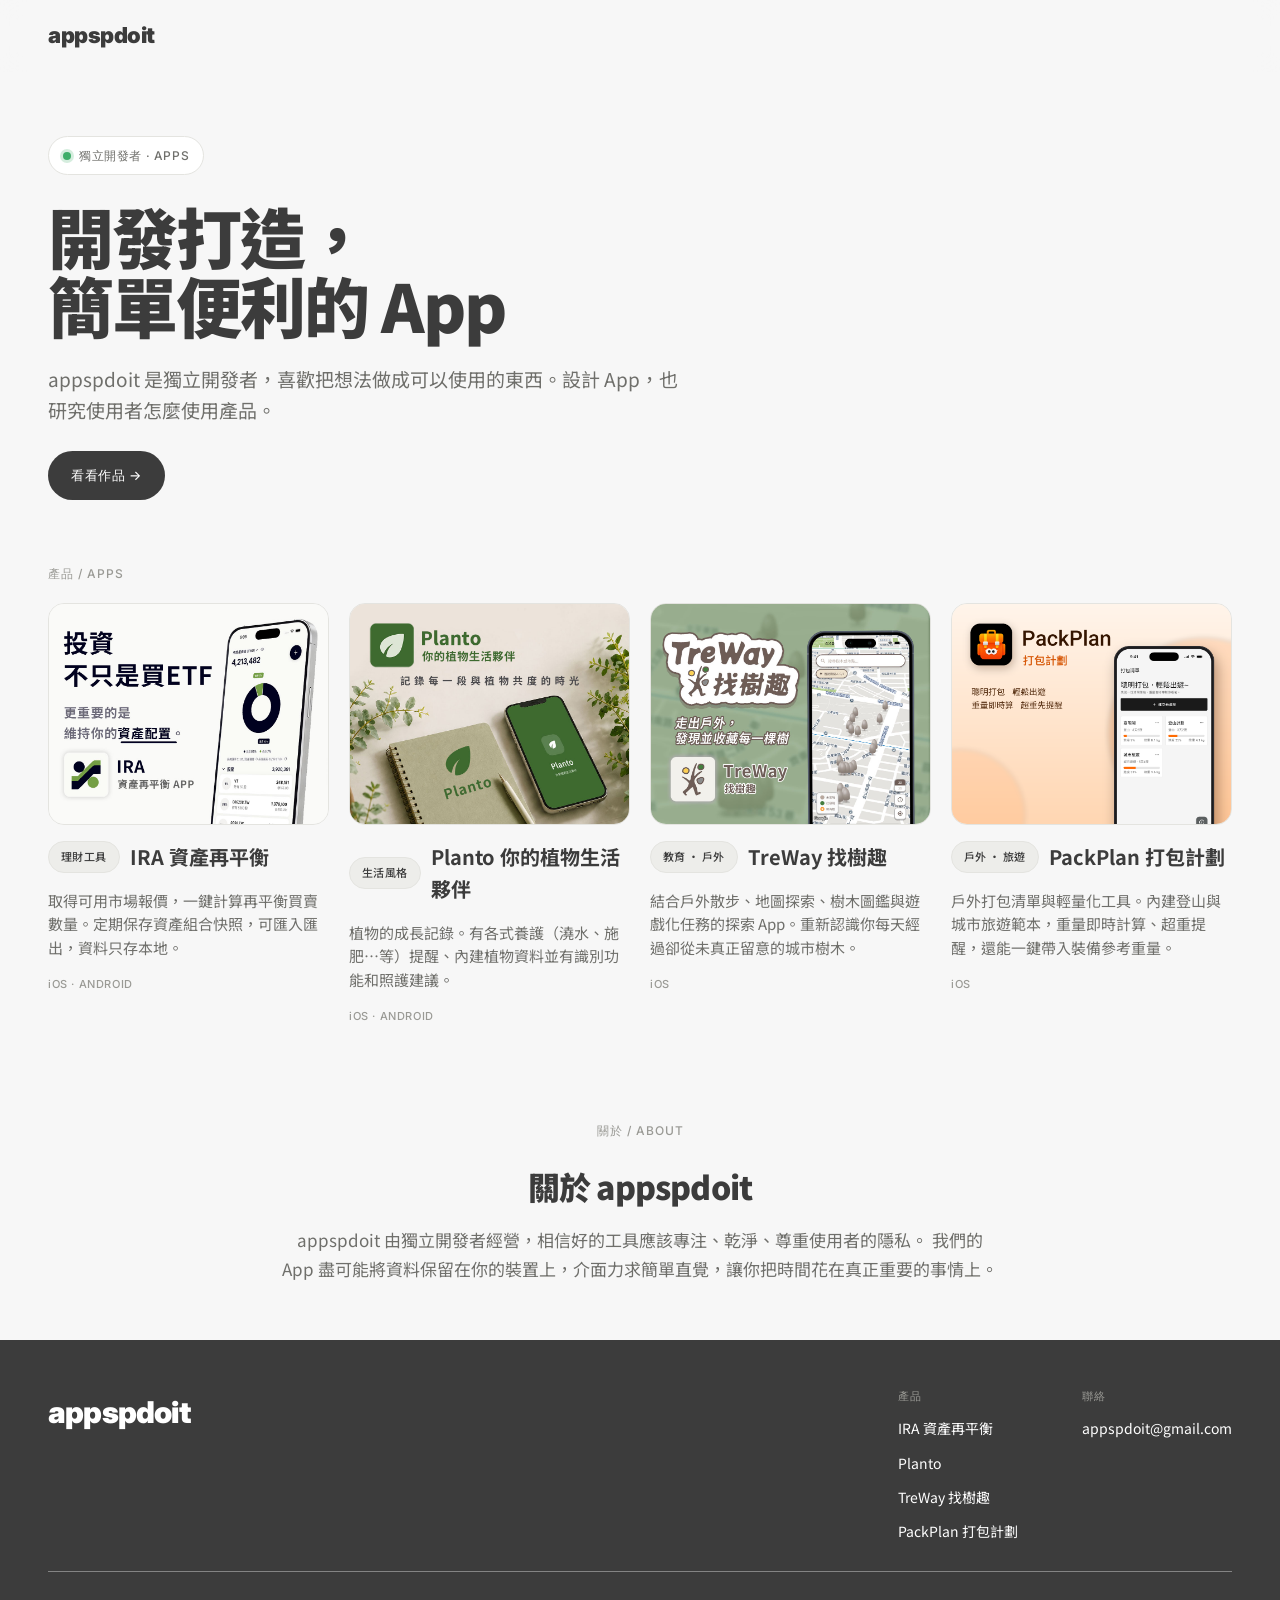
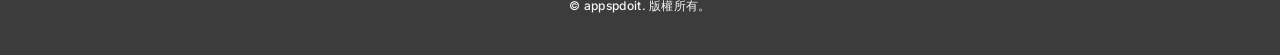
==== commit 554e112e: "docs(packplan): 平台改為僅 iOS - 首頁 PackPlan 卡片平台標示改為 iOS - 產品頁規格移除 Android 平台與系統需求 - FAQ 移除 Google Drive" ====
--- a/index.html
+++ b/index.html
@@ -76,7 +76,7 @@
             <h3>PackPlan 打包計劃</h3>
           </div>
           <p>戶外打包清單與輕量化工具。內建登山與城市旅遊範本，重量即時計算、超重提醒，還能一鍵帶入裝備參考重量。</p>
-          <span class="platform">iOS · ANDROID</span>
+          <span class="platform">iOS</span>
         </a>
 
       </div>
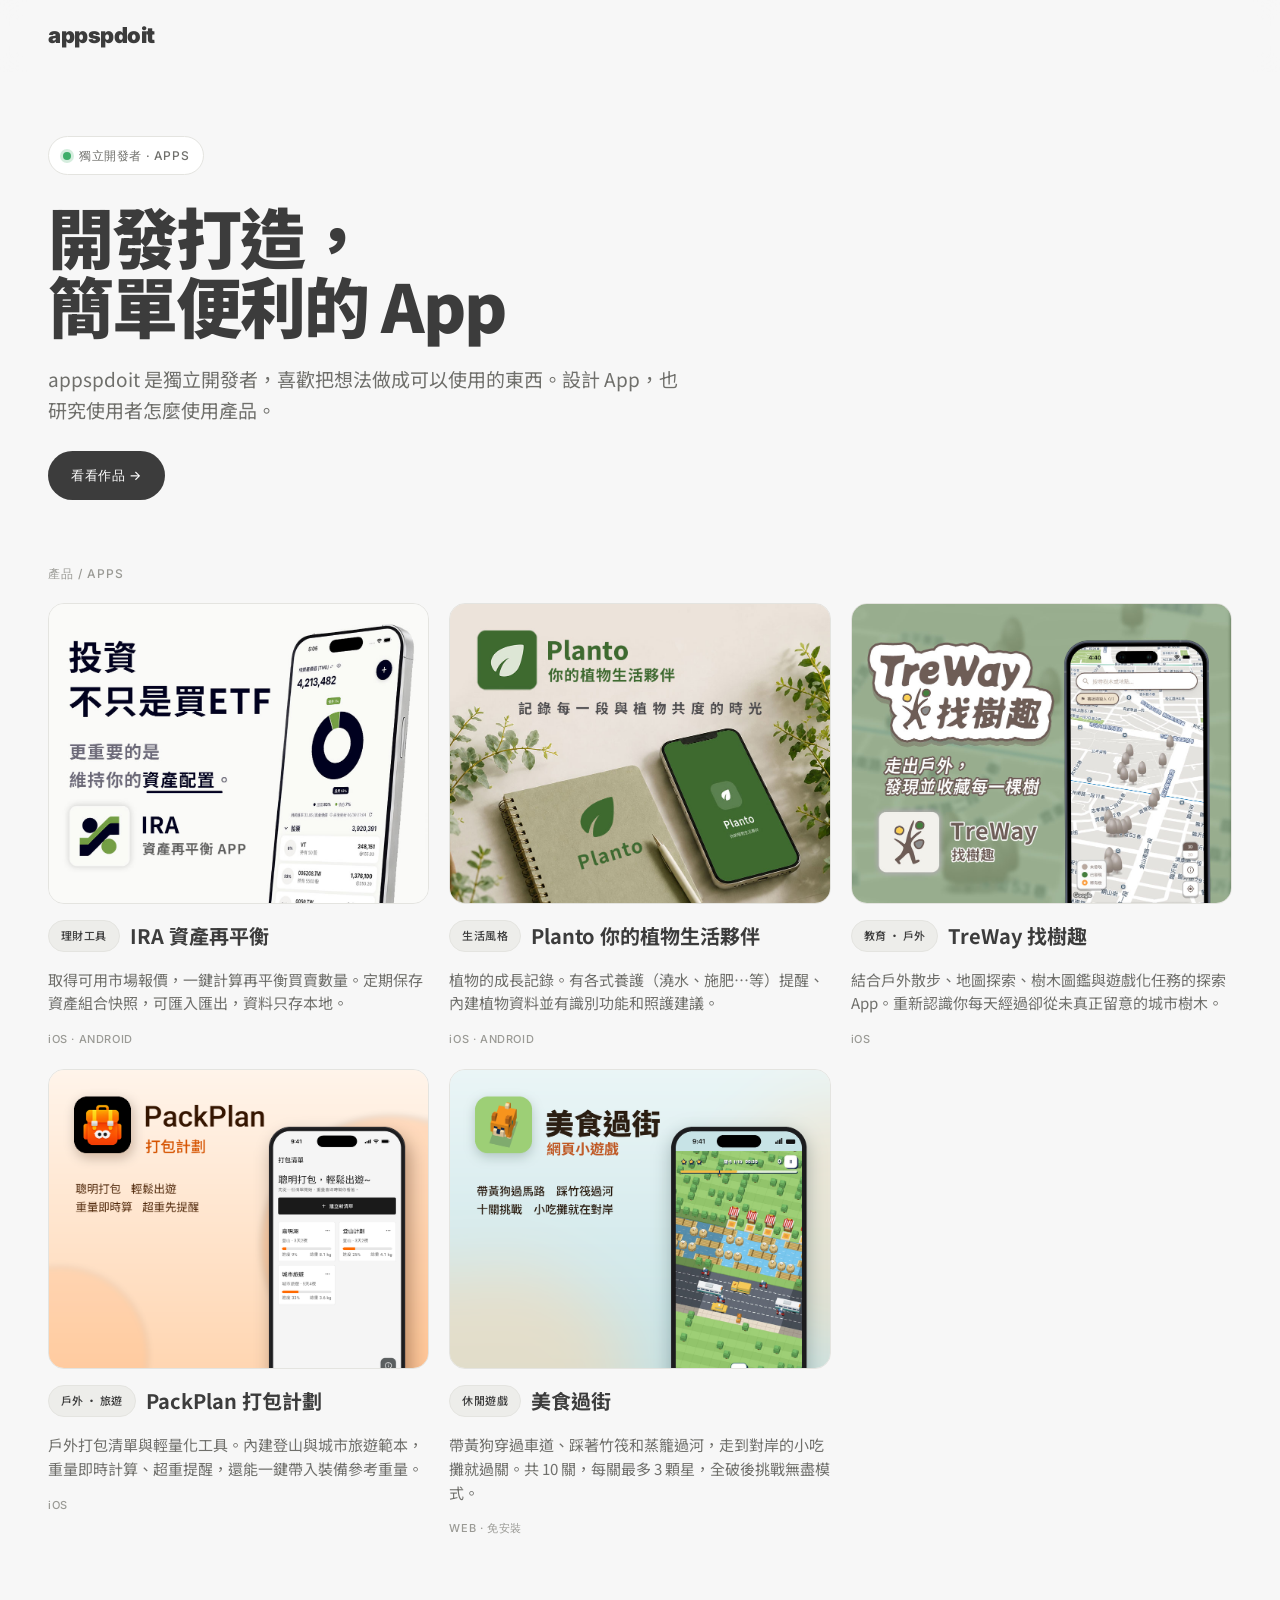
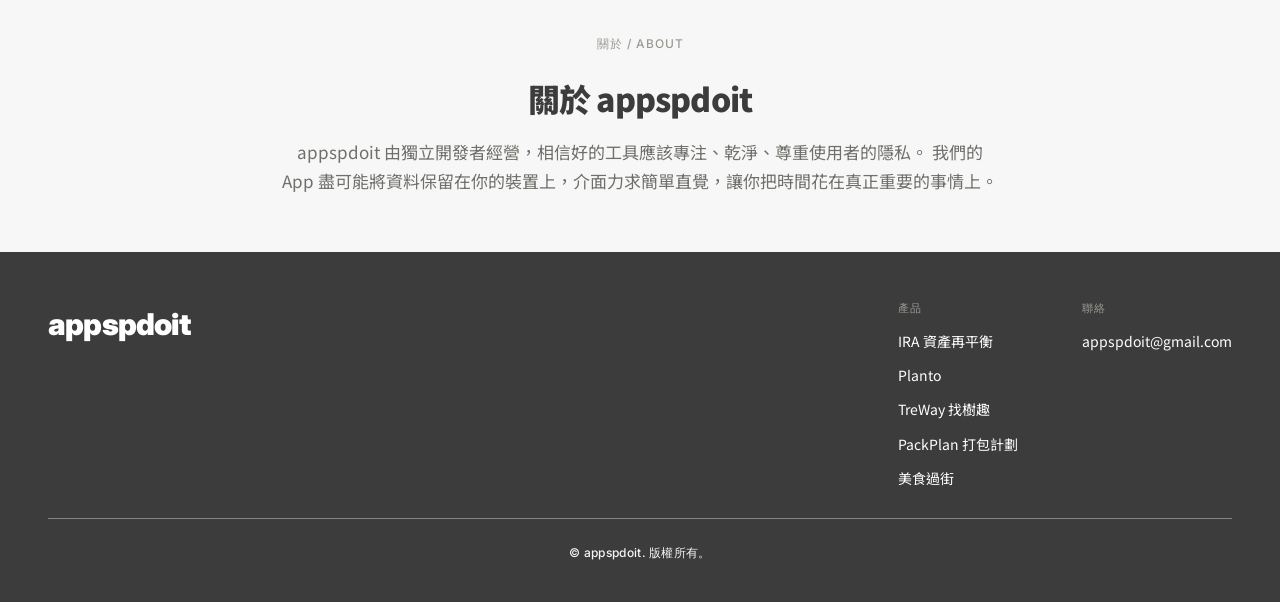
==== commit a9413c8d: "feat(fofo): 新增美食過街遊戲介紹頁，首頁改為每行 3 張卡 - game/fofo.html：照產品頁版型，含 hero（立即開玩按鈕）、三段功能介紹、規格、FAQ - 截圖取自線上版遊戲" ====
--- a/index.html
+++ b/index.html
@@ -13,7 +13,7 @@
   <meta charset="UTF-8">
   <meta name="viewport" content="width=device-width, initial-scale=1.0">
   <title>appspdoit — 獨立 App 開發者</title>
-  <meta name="description" content="appspdoit 開發並維護 IRA 資產再平衡、Planto、TreWay 找樹趣、PackPlan 打包計劃四款行動應用程式。">
+  <meta name="description" content="appspdoit 開發並維護 IRA 資產再平衡、Planto、TreWay 找樹趣、PackPlan 打包計劃四款行動應用程式，以及網頁小遊戲「美食過街」。">
   <link rel="preconnect" href="https://fonts.googleapis.com">
   <link rel="preconnect" href="https://fonts.gstatic.com" crossorigin>
   <link href="https://fonts.googleapis.com/css2?family=Inter:wght@400;500;700;900&family=Noto+Sans+TC:wght@400;500;700;900&display=swap" rel="stylesheet">
@@ -79,6 +79,16 @@
           <span class="platform">iOS</span>
         </a>
 
+        <a class="app-card theme-fofo" href="game/fofo.html">
+          <div class="preview"><img src="assets/card-fofo.png" alt="美食過街 網頁遊戲預覽" loading="lazy"></div>
+          <div class="meta">
+            <span class="tag">休閒遊戲</span>
+            <h3>美食過街</h3>
+          </div>
+          <p>帶黃狗穿過車道、踩著竹筏和蒸籠過河，走到對岸的小吃攤就過關。共 10 關，每關最多 3 顆星，全破後挑戰無盡模式。</p>
+          <span class="platform">WEB · 免安裝</span>
+        </a>
+
       </div>
     </section>
 
@@ -103,6 +113,7 @@
             <a href="apps/planto.html">Planto</a>
             <a href="apps/treway.html">TreWay 找樹趣</a>
             <a href="apps/packplan.html">PackPlan 打包計劃</a>
+            <a href="game/fofo.html">美食過街</a>
           </div>
           <div class="footer-col">
             <h4>聯絡</h4>
--- a/assets/style.css
+++ b/assets/style.css
@@ -69,6 +69,7 @@
 .theme-planto { --accent: #123020; --brand: #3f7a34; --brand-ink: #2f6a26; }
 .theme-treway { --accent: #2c1c06; --brand: #7a5a3c; --brand-ink: #5f4326; }
 .theme-packplan { --accent: #351500; --brand: #FF6B00; --brand-ink: #D65300; }
+.theme-fofo   { --accent: #2b1e12; --brand: #BF5722; --brand-ink: #A4471A; }
 
 @media (prefers-color-scheme: dark) {
   :root {
@@ -110,6 +111,7 @@
   .theme-planto { --accent: #bfe7cd; --brand: #7fc96a; --brand-ink: #bfe7cd; }
   .theme-treway { --accent: #e8d3b3; --brand: #c9a878; --brand-ink: #e8d3b3; }
   .theme-packplan { --accent: #FFD4B0; --brand: #FF8A1F; --brand-ink: #FF9C3A; }
+  .theme-fofo   { --accent: #F5DCC4; --brand: #E07A3C; --brand-ink: #F09A60; }
 }
 
 /* ---------- 基礎 ---------- */
@@ -345,12 +347,8 @@
 .apps-section { padding: 8px 0 64px; }
 .cards {
   display: grid;
-  grid-template-columns: repeat(4, 1fr);
+  grid-template-columns: repeat(3, 1fr);
   gap: 20px;
-}
-/* 4 張卡在 1200px 以下會擠到約 230px 寬，先改 2 欄（≤1024 的規則同樣是 2 欄） */
-@media (max-width: 1199px) {
-  .cards { grid-template-columns: repeat(2, 1fr); }
 }
 .app-card {
   display: flex;
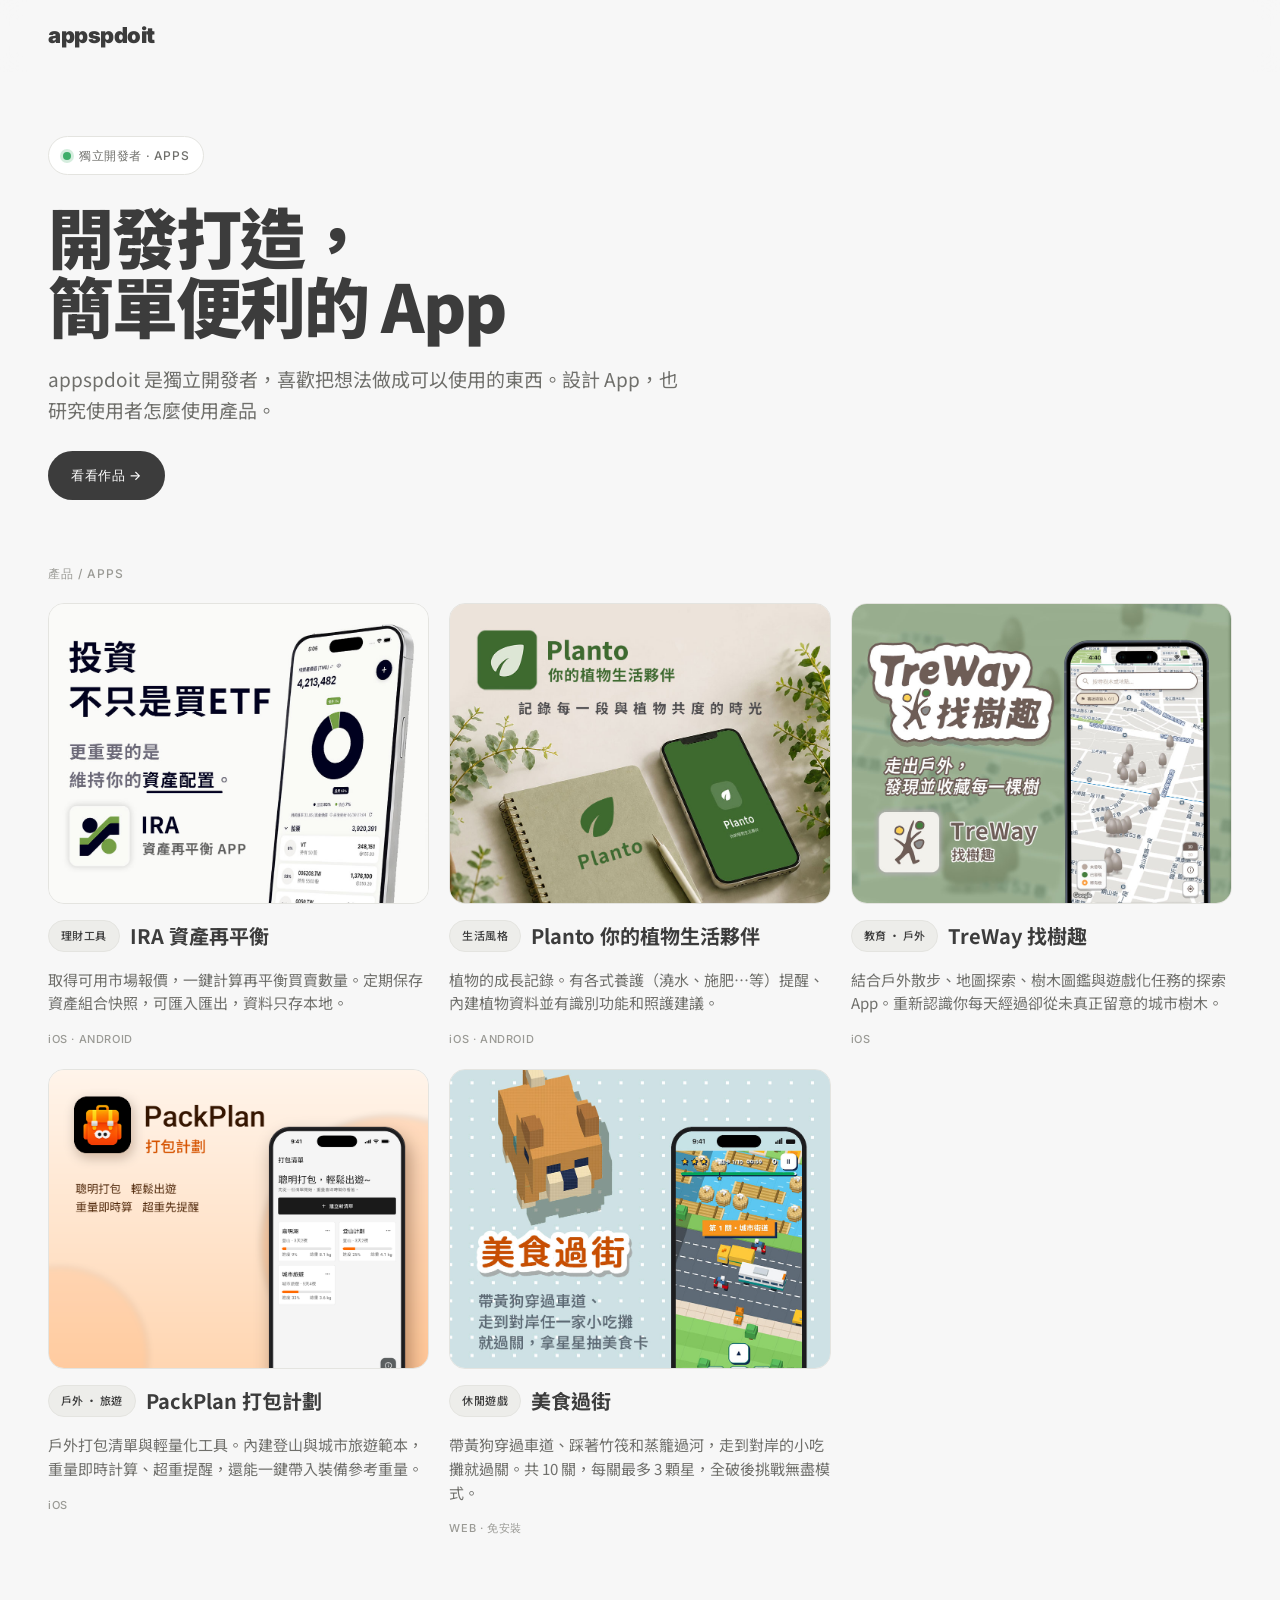
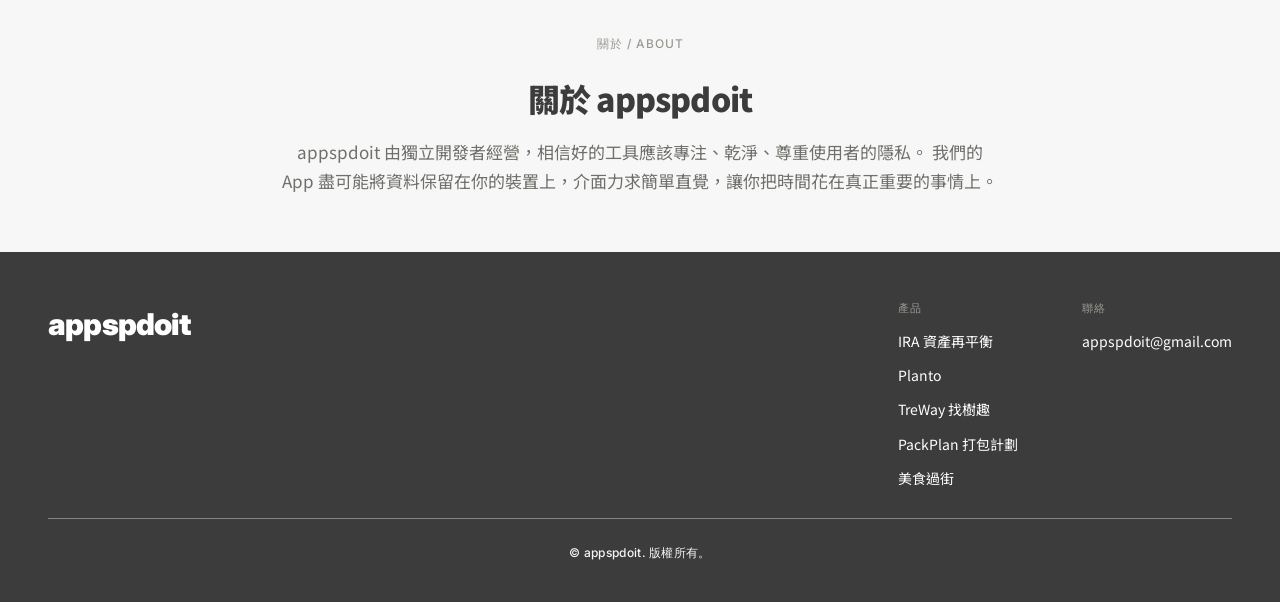
==== commit 128f9565: "feat(fofo): 更新美食過街首頁卡片圖、介紹頁首圖與第一張截圖 - 換上新設計的卡片圖 card-fofo.jpg（取代 card-fofo.png），首頁卡片與介紹頁首圖共用 - 介紹頁功能" ====
--- a/index.html
+++ b/index.html
@@ -80,7 +80,7 @@
         </a>
 
         <a class="app-card theme-fofo" href="game/fofo.html">
-          <div class="preview"><img src="assets/card-fofo.png" alt="美食過街 網頁遊戲預覽" loading="lazy"></div>
+          <div class="preview"><img src="assets/card-fofo.jpg" alt="美食過街 網頁遊戲預覽" loading="lazy"></div>
           <div class="meta">
             <span class="tag">休閒遊戲</span>
             <h3>美食過街</h3>
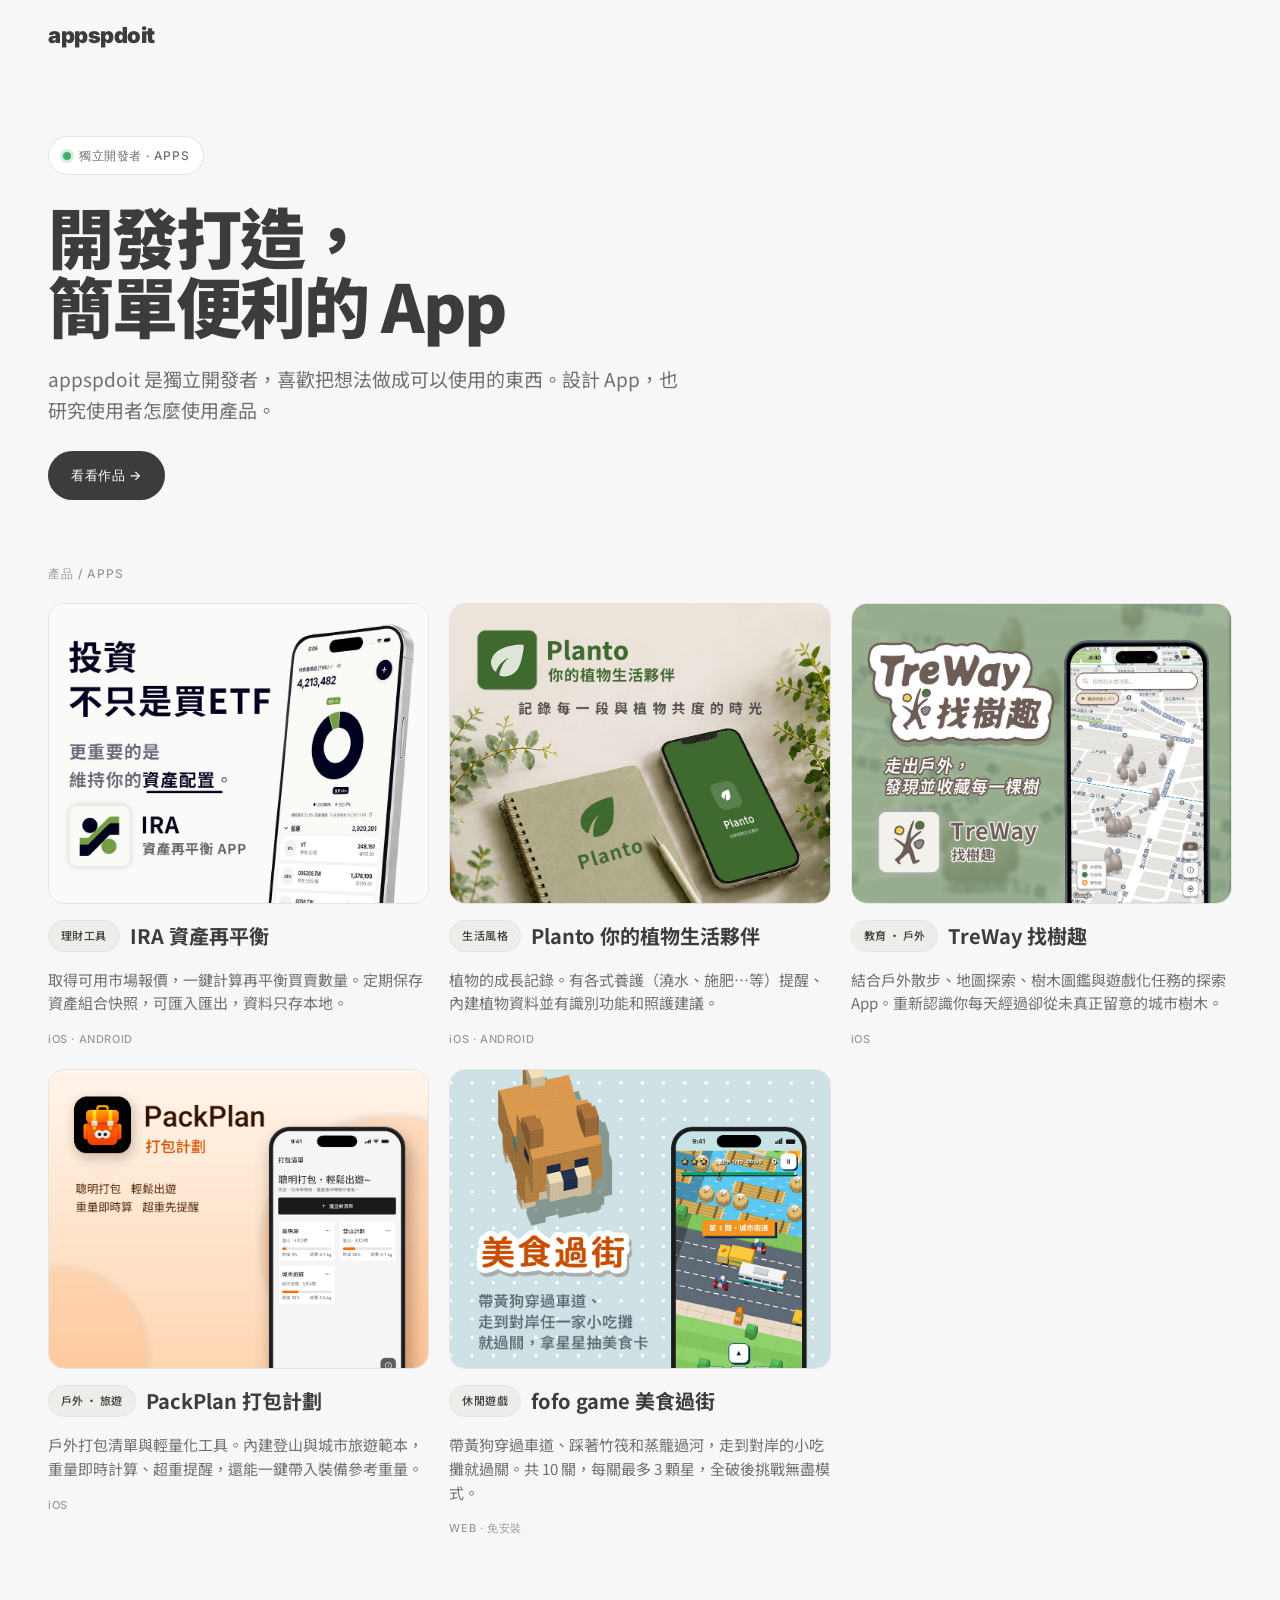
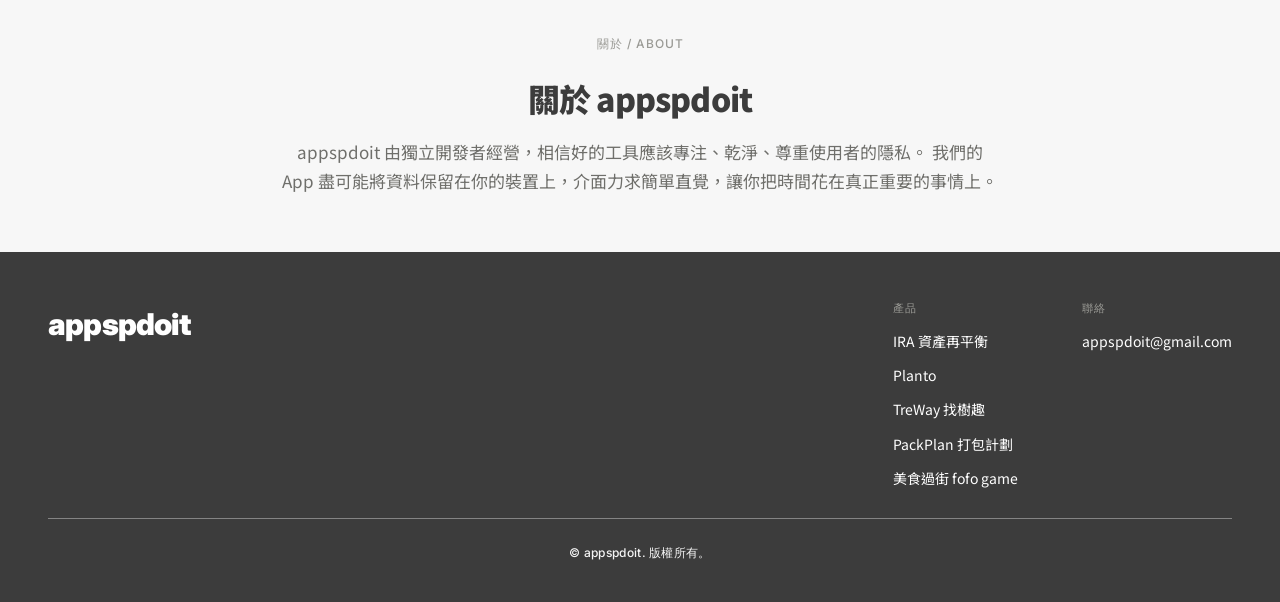
==== commit 80e6764c: "feat(fofo): 頁尾、分頁標題與首頁卡片加上 fofo game 名稱 - 6 頁頁尾產品欄：美食過街 → 美食過街 fofo game - fofo 頁 title / og:title：美" ====
--- a/index.html
+++ b/index.html
@@ -83,7 +83,7 @@
           <div class="preview"><img src="assets/card-fofo.jpg" alt="美食過街 網頁遊戲預覽" loading="lazy"></div>
           <div class="meta">
             <span class="tag">休閒遊戲</span>
-            <h3>美食過街</h3>
+            <h3>fofo game 美食過街</h3>
           </div>
           <p>帶黃狗穿過車道、踩著竹筏和蒸籠過河，走到對岸的小吃攤就過關。共 10 關，每關最多 3 顆星，全破後挑戰無盡模式。</p>
           <span class="platform">WEB · 免安裝</span>
@@ -113,7 +113,7 @@
             <a href="apps/planto.html">Planto</a>
             <a href="apps/treway.html">TreWay 找樹趣</a>
             <a href="apps/packplan.html">PackPlan 打包計劃</a>
-            <a href="game/fofo.html">美食過街</a>
+            <a href="game/fofo.html">美食過街 fofo game</a>
           </div>
           <div class="footer-col">
             <h4>聯絡</h4>
--- a/assets/style.css
+++ b/assets/style.css
@@ -257,14 +257,24 @@
 }
 .menu-close:hover { background: rgba(255, 255, 255, .1); }
 .mobile-menu a {
-  padding: 16px 14px;
+  display: flex;
+  align-items: center;
+  gap: 12px;
+  padding: 12px 14px;
   font-family: var(--font-cjk);
   font-weight: 500;
   font-size: 16px;
   color: var(--ink-inverse);
   border-top: 1px solid rgba(255, 255, 255, .12);
 }
-.mobile-menu a.active { font-weight: 700; }
+.mobile-menu a.active { font-weight: 700; background: rgba(255, 255, 255, .08); }
+.menu-icon {
+  width: 32px;
+  height: 32px;
+  flex: 0 0 auto;
+  border-radius: 8px;            /* App icon 圓角 */
+  object-fit: cover;
+}
 .mobile-menu a:hover { background: rgba(255, 255, 255, .06); }
 .nav-toggle:checked ~ .nav-overlay { opacity: 1; visibility: visible; }
 .nav-toggle:checked ~ .mobile-menu { transform: translateX(0); }
@@ -639,6 +649,8 @@
 
 /* ---------- FAQ ---------- */
 .faq { padding: 36px 0 0; }
+/* FAQ 為頁面最後一段（無 CTA）時：與頁尾的距離 = 標籤到第一題的 20px（12 + 頁尾 margin-top 8） */
+.faq:last-child { padding-bottom: 12px; }
 .faq-list { display: flex; flex-direction: column; gap: 10px; }
 .faq-item {
   background: var(--bg-card);
@@ -1100,8 +1112,10 @@
   }
   .nav-pill::-webkit-scrollbar { display: none; }
   .nav-pill a { padding: 8px 14px; }
-
-  /* 有漢堡選單的頁面（如 IRA）：改用右上漢堡鈕，隱藏膠囊導覽 */
+}
+
+/* 有漢堡選單的頁面（各 App 頁）：5 個 App 的膠囊在窄螢幕放不下，改用右上漢堡鈕＋右側抽屜 */
+@media (max-width: 680px) {
   .has-menu .nav-pill { display: none; }
   .has-menu .burger { display: inline-flex; }
   .nav-overlay { display: block; }
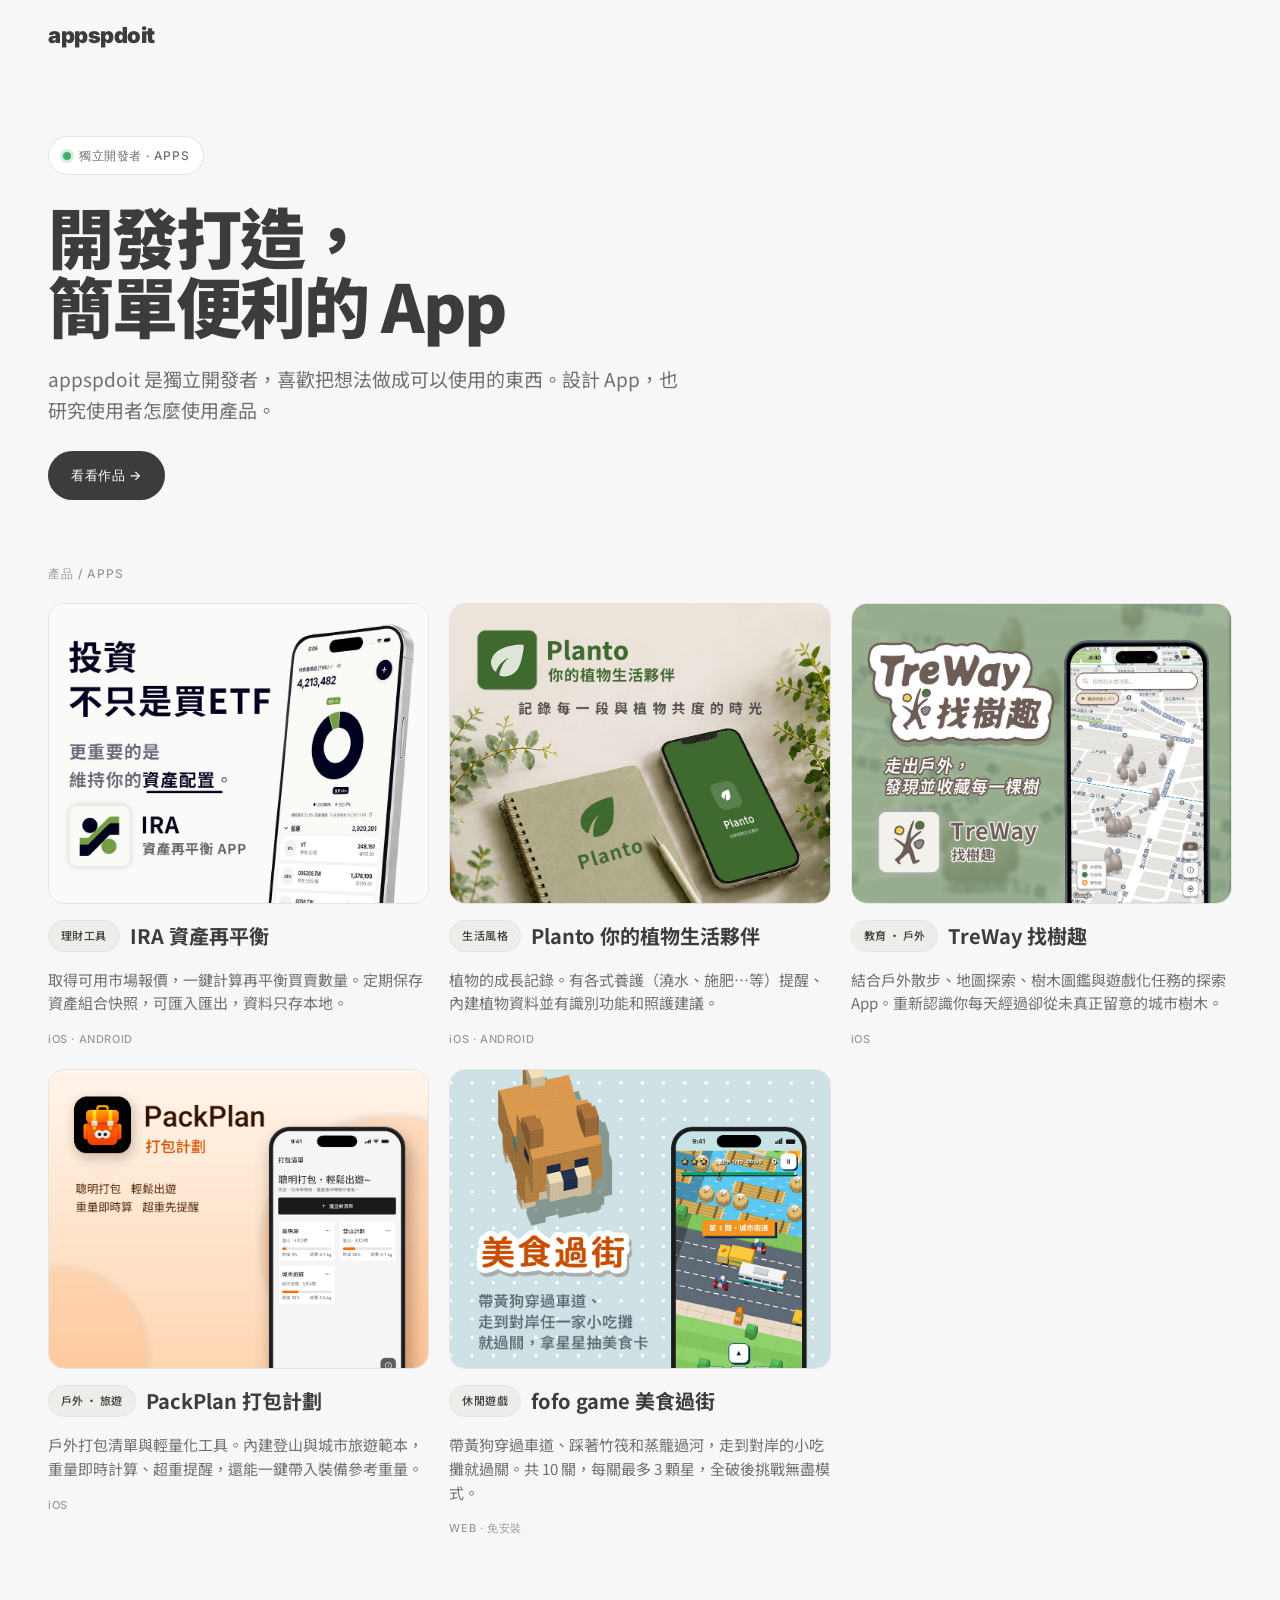
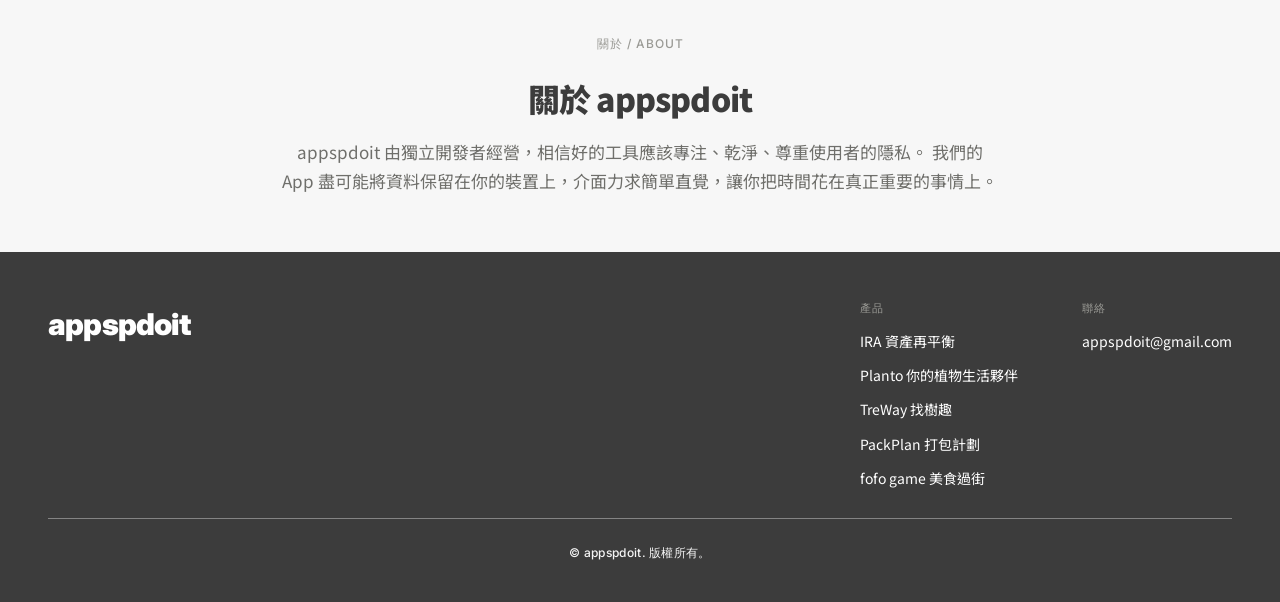
==== commit 922f4103: "feat: 頁尾 App 列表統一為英文＋中文名 - Planto → Planto 你的植物生活夥伴 - 美食過街 fofo game → fofo game 美食過街 - IRA、Planto、T" ====
--- a/index.html
+++ b/index.html
@@ -110,10 +110,10 @@
           <div class="footer-col">
             <h4>產品</h4>
             <a href="apps/ira.html">IRA 資產再平衡</a>
-            <a href="apps/planto.html">Planto</a>
+            <a href="apps/planto.html">Planto 你的植物生活夥伴</a>
             <a href="apps/treway.html">TreWay 找樹趣</a>
             <a href="apps/packplan.html">PackPlan 打包計劃</a>
-            <a href="game/fofo.html">美食過街 fofo game</a>
+            <a href="game/fofo.html">fofo game 美食過街</a>
           </div>
           <div class="footer-col">
             <h4>聯絡</h4>
